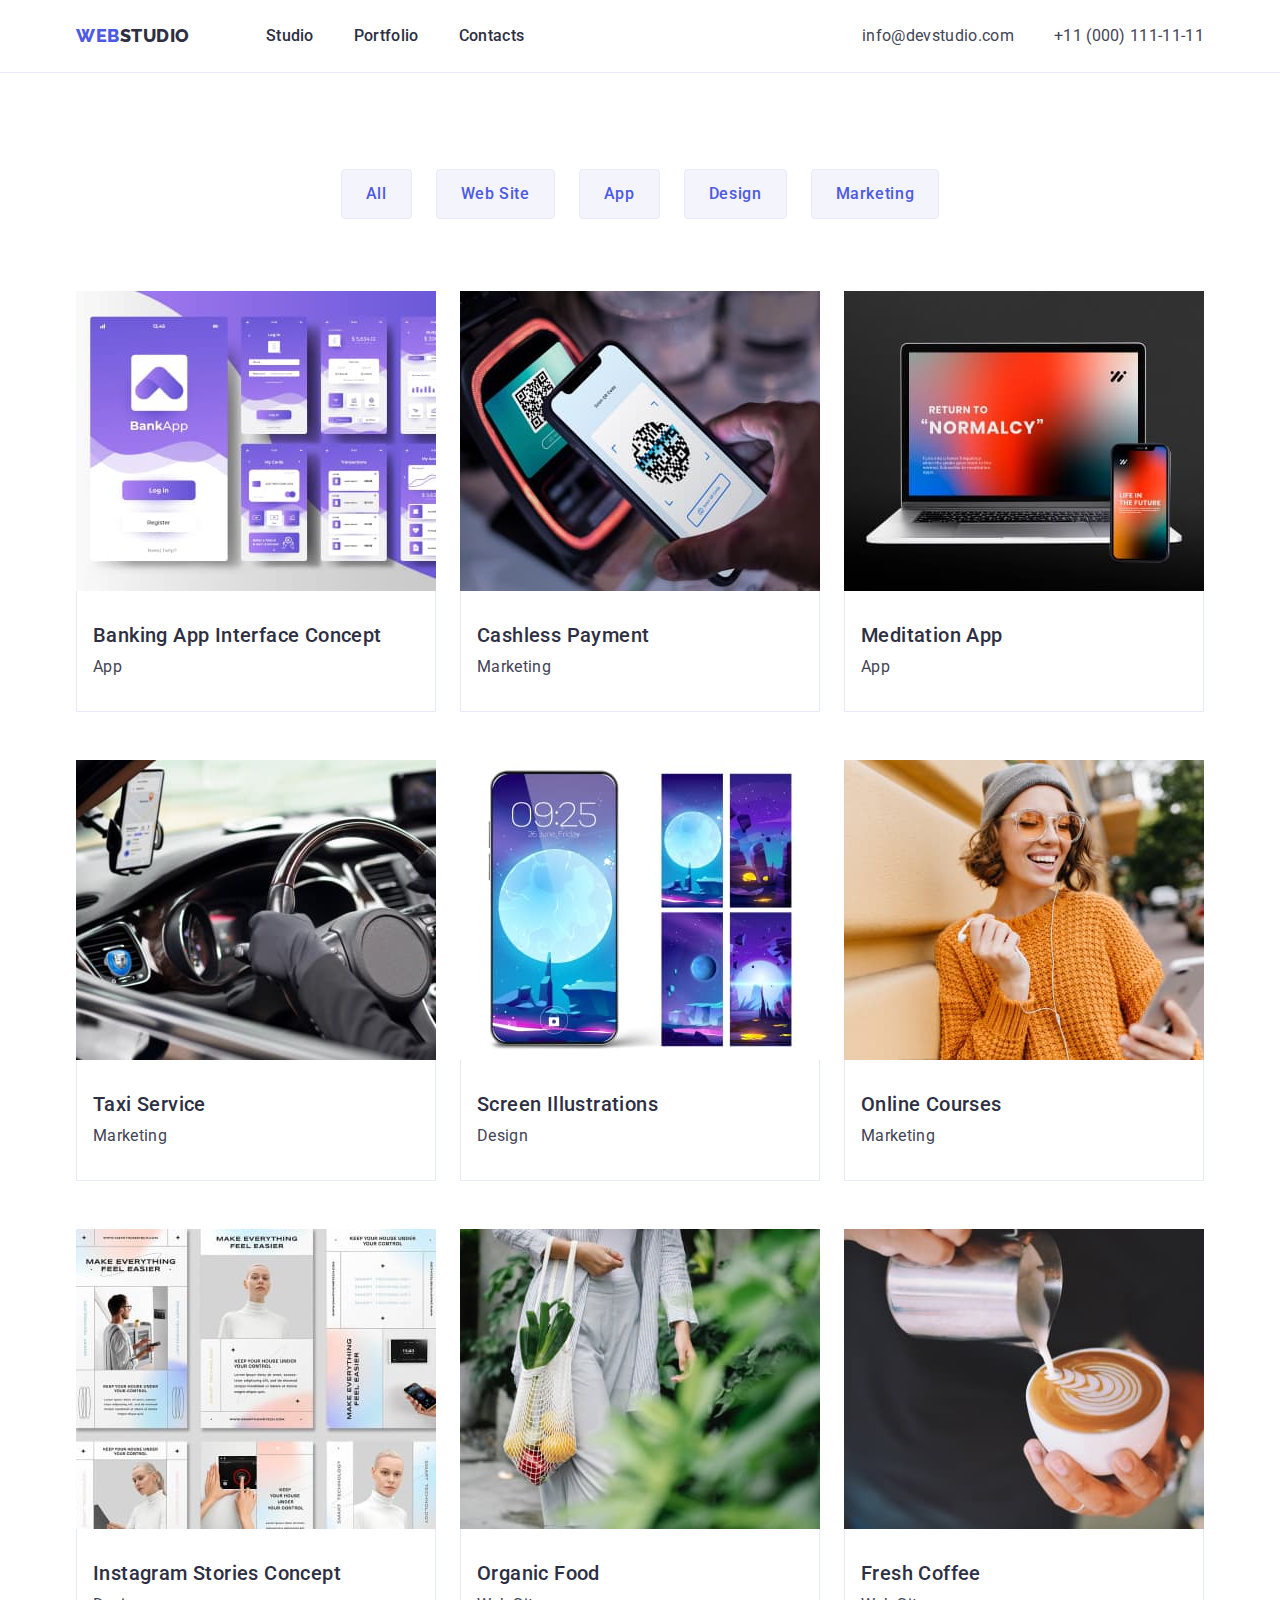
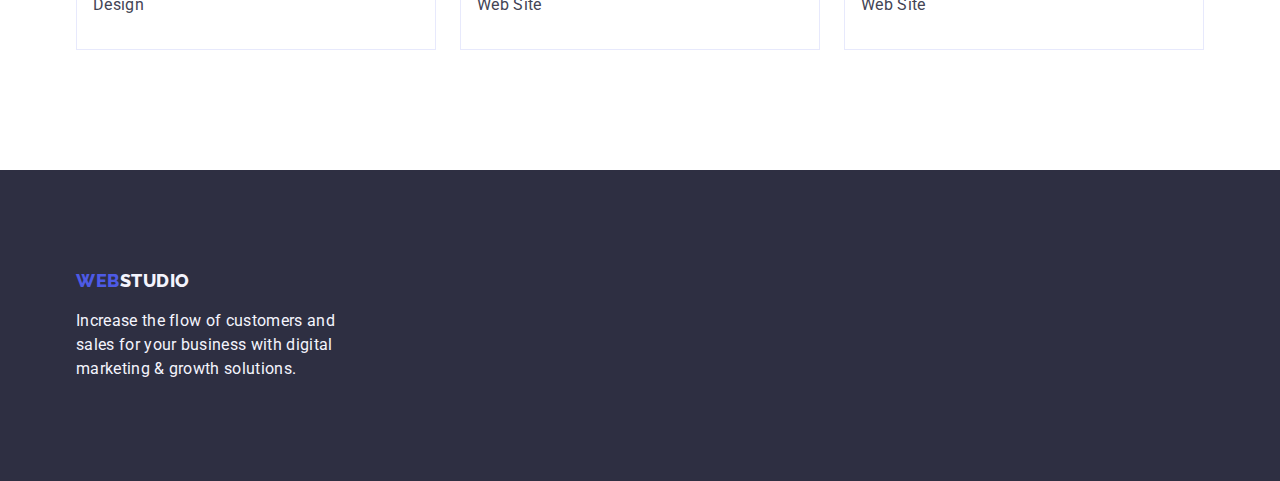
==== portfolio.html @ 9f4fe207 "Initial commit" ====
<!DOCTYPE html>
<html lang="en">
  <head>
    <meta charset="UTF-8" />
    <meta http-equiv="X-UA-Compatible" content="IE=edge" />
    <meta name="viewport" content="width=device-width, initial-scale=1.0" />

    <!-- Google fonts -->
    <link rel="preconnect" href="https://fonts.googleapis.com" />
    <link rel="preconnect" href="https://fonts.gstatic.com" crossorigin />
    <link
      href="https://fonts.googleapis.com/css2?family=Raleway:wght@800&family=Roboto:wght@400;500;700;900&display=swap"
      rel="stylesheet"
    />
    <title>Portfolio</title>

    <!-- Normalize CSS -->
    <link rel="stylesheet" href="./css/modern-normalize.min.css" />

    <!-- Custom CSS -->
    <link rel="stylesheet" href="./css/styles.css" />
  </head>

  <body>
    <header class="header">
      <div class="container">
        <nav class="navbar">
          <a class="link logo" href="./index.html">
            Web<span class="logo-span">Studio</span>
          </a>
          <ul class="list nav-list">
            <li class="item">
              <a class="link" href="./index.html">Studio</a>
            </li>
            <li class="item">
              <a class="link" href="./portfolio.html">Portfolio</a>
            </li>
            <li class="item">
              <a class="link" href="">Contacts</a>
            </li>
          </ul>
        </nav>

        <address class="contacts">
          <ul class="list contact-list">
            <li class="item">
              <a class="link" href="mailto:info@devstudio.com">
                info@devstudio.com
              </a>
            </li>
            <li class="item">
              <a class="link" href="tel:+110001111111"> +11 (000) 111-11-11 </a>
            </li>
          </ul>
        </address>
      </div>
    </header>

    <main>
      <section class="section portfolio">
        <div class="container">
          <h1 class="hero-title visually-hidden">Our Portfolio</h1>
          <ul class="list button-list">
            <li class="button-list-item">
              <button class="button" type="button">All</button>
            </li>
            <li class="button-list-item">
              <button class="button" type="button">Web Site</button>
            </li>
            <li class="button-list-item">
              <button class="button" type="button">App</button>
            </li>
            <li class="button-list-item">
              <button class="button" type="button">Design</button>
            </li>
            <li class="button-list-item">
              <button class="button" type="button">Marketing</button>
            </li>
          </ul>

          <ul class="list card-list">
            <li class="item card-item">
              <a class="link" href="">
                <img
                  class="card-img"
                  src="./images/portfolio-img-1.jpg"
                  alt="Banking App Interface"
                  width="360"
                />
                <div class="wrapper">
                  <h2 class="card-title">Banking App Interface Concept</h2>
                  <p class="text card-text">App</p>
                </div>
              </a>
            </li>
            <li class="item card-item">
              <a class="link" href="">
                <img
                  class="card-img"
                  src="./images/portfolio-img-2.jpg"
                  alt="Cashless Payment"
                  width="360"
                />
                <div class="wrapper">
                  <h2 class="card-title">Cashless Payment</h2>
                  <p class="text card-text">Marketing</p>
                </div>
              </a>
            </li>
            <li class="item card-item">
              <a class="link" href="">
                <img
                  class="card-img"
                  src="./images/portfolio-img-3.jpg"
                  alt="Meditation App"
                  width="360"
                />
                <div class="wrapper">
                  <h2 class="card-title">Meditation App</h2>
                  <p class="text card-text">App</p>
                </div>
              </a>
            </li>
            <li class="item card-item">
              <a class="link" href="">
                <img
                  class="card-img"
                  src="./images/portfolio-img-4.jpg"
                  alt="Taxi Service"
                  width="360"
                />
                <div class="wrapper">
                  <h2 class="card-title">Taxi Service</h2>
                  <p class="text card-text">Marketing</p>
                </div>
              </a>
            </li>
            <li class="item card-item">
              <a class="link" href="">
                <img
                  class="card-img"
                  src="./images/portfolio-img-5.jpg"
                  alt="Screen Illustrations"
                  width="360"
                />
                <div class="wrapper">
                  <h2 class="card-title">Screen Illustrations</h2>
                  <p class="text card-text">Design</p>
                </div>
              </a>
            </li>
            <li class="item card-item">
              <a class="link" href="">
                <img
                  class="card-img"
                  src="./images/portfolio-img-6.jpg"
                  alt="Online Courses"
                  width="360"
                />
                <div class="wrapper">
                  <h2 class="card-title">Online Courses</h2>
                  <p class="text card-text">Marketing</p>
                </div>
              </a>
            </li>
            <li class="item card-item">
              <a class="link" href="">
                <img
                  class="card-img"
                  src="./images/portfolio-img-7.jpg"
                  alt="Instagram Stories Concept"
                  width="360"
                />
                <div class="wrapper">
                  <h2 class="card-title">Instagram Stories Concept</h2>
                  <p class="text card-text">Design</p>
                </div>
              </a>
            </li>
            <li class="item card-item">
              <a class="link" href="">
                <img
                  class="card-img"
                  src="./images/portfolio-img-8.jpg"
                  alt="Organic Food"
                  width="360"
                />
                <div class="wrapper">
                  <h2 class="card-title">Organic Food</h2>
                  <p class="text card-text">Web Site</p>
                </div>
              </a>
            </li>
            <li class="item card-item">
              <a class="link card-item-link" href="">
                <img
                  class="card-img"
                  src="./images/portfolio-img-9.jpg"
                  alt="Fresh Coffee"
                  width="360"
                />
                <div class="wrapper">
                  <h2 class="card-title">Fresh Coffee</h2>
                  <p class="text card-text">Web Site</p>
                </div>
              </a>
            </li>
          </ul>
        </div>
      </section>
    </main>

    <footer class="footer navy-blue-bg">
      <div class="container">
        <a class="link logo" href="./index.html">
          Web<span class="logo-span">Studio</span>
        </a>
        <p class="text">
          Increase the flow of customers and sales for your business with
          digital marketing & growth solutions.
        </p>
      </div>
    </footer>
  </body>
</html>
---- css/styles.css ----
:root {
  /* ===== Colors ===== */
  --iris-color: #4d5ae5;
  --ocean-color: #404bbf;
  --navy-blue-color: #2e2f42;
  --green-color: #31d0aa;
  --slate-color: #434455;
  --light-slate-color: #8e8f99;
  --cornflower-color: #e7e9fc;
  --cloud-color: #f4f4fd;
  --navy-blue-modal-color: #2e2f42;
  --grey-color: #2e2f42;
  --white-color: #ffffff;
  --dairy-color: #fcfcfc;
}

body {
  font-family: "Roboto", sans-serif;
  color: var(--slate-color);
  background-color: var(--white-color);
}

h1,
h2,
h3,
p,
a {
  margin: 0;
  padding: 0;
}

ul {
  margin: 0;
  padding: 0;
  list-style: none;
}

a {
  text-decoration: none;
}

img {
  display: block;
  max-width: 100%;
}

/* ===== Reusable CSS =====  */

.container {
  max-width: 1158px;
  margin: 0 auto;
  padding-left: 15px;
  padding-right: 15px;
}

.section {
  padding-top: 120px;
  padding-bottom: 120px;
}

.button {
  font-family: "Roboto", sans-serif;
  font-weight: 500;
  font-size: 16px;
  line-height: 1.5;
  letter-spacing: 0.04em;
}

.hero-title {
  font-weight: 700;
  font-size: 56px;
  line-height: 1.07;
  letter-spacing: 0.02em;
  color: var(--white-color);
  text-align: center;
  margin-bottom: 48px;
}

.section-title {
  font-weight: 700;
  font-size: 36px;
  line-height: 1.11;
  letter-spacing: 0.02em;
  text-align: center;
  color: var(--navy-blue-color);
  text-transform: capitalize;
  margin-bottom: 72px;
}

.card-title {
  font-weight: 500;
  font-size: 20px;
  line-height: 1.2;
  letter-spacing: 0.02em;
  color: var(--navy-blue-color);
  text-transform: capitalize;
  margin-bottom: 8px;
}

.text {
  font-size: 16px;
  line-height: 1.5;
  letter-spacing: 0.02em;
}

.card-list {
  display: flex;
  justify-content: center;
  gap: 24px;
}

/* ===== HEADER ===== */

.header {
  border-bottom: 1px solid var(--cornflower-color);
}

.header .container {
  display: flex;
  align-items: center;
}

.header a {
  display: inline-block;
  padding: 24px 0;
}

.navbar {
  display: flex;
  align-items: center;
}

.nav-list {
  display: flex;
  gap: 40px;
}

.contact-list {
  display: flex;
  gap: 40px;
}

.logo {
  font-family: "Raleway", sans-serif;
  font-weight: 800;
  font-size: 18px;
  line-height: 1.27;
  letter-spacing: 0.03em;
  text-transform: uppercase;
  color: var(--iris-color);
  margin-right: 76px;
}

.header .logo-span {
  color: var(--navy-blue-color);
}

.nav-list .link {
  font-weight: 500;
  font-size: 16px;
  line-height: 1.5;
  letter-spacing: 0.02em;
  color: var(--navy-blue-color);
}

.contacts {
  font-style: normal;
  margin-left: auto;
}

.contact-list .link {
  font-size: 16px;
  line-height: 1.5;
  letter-spacing: 0.02em;
  color: var(--slate-color);
}

.nav-list .link:is(:hover, :focus),
.contact-list .link:is(:hover, :focus) {
  color: var(--ocean-color);
}

/* ===== MAIN ===== */

.navy-blue-bg {
  background-color: var(--navy-blue-color);
}

.hero {
  padding: 188px 0;
}

.hero .container {
  text-align: center;
}

.hero-title {
  font-weight: 700;
  font-size: 56px;
  line-height: 1.07;
  letter-spacing: 0.02em;
  /* text-align: center; */

  color: var(--white-color);
  max-width: 496px;
  margin: 0 auto;
  margin-bottom: 48px;
}

.hero-btn {
  color: var(--white-color);
  background-color: var(--iris-color);
  cursor: pointer;
  border: none;
  border-radius: 4px;
  min-width: 169px;
  height: 56px;

  display: block;
  margin: 0 auto;
}

.hero-btn:is(:hover, :focus) {
  background-color: var(--ocean-color);
}

/* ===== Advantages section ===== */

.visually-hidden {
  position: absolute;
  width: 1px;
  height: 1px;
  margin: -1px;
  border: 0;
  padding: 0;
  white-space: nowrap;
  clip-path: inset(100%);
  clip: rect(0 0 0 0);
  overflow: hidden;
}

.features-list .item {
  flex-basis: calc((100% - 3 * 24px) / 4);
}

/* ===== What we are doing section ===== */

.projects {
  padding-top: 60px;
}

.projects-list {
  display: flex;
  gap: 24px;
}

.projects-list .item {
  flex-basis: calc((100% - 2 * 24px) / 3);
}

.projects .text {
  color: var(--slate-color);
}

/* ===== Our Team section ===== */

.cloud-bg {
  background-color: var(--cloud-color);
}

.white-bg {
  background-color: var(--white-color);
}

.our-team-list .item {
  border-radius: 0 0 4px 4px;
  flex-basis: calc((100% - 3 * 24px) / 4);
}

.our-team-list .wrapper {
  padding: 32px 16px;
}

.our-team-list .item-title {
  text-align: center;
}

.our-team-list .text {
  text-align: center;
}

/* ===== FOOTER ===== */

.footer {
  padding: 100px 0;
}

.footer .logo {
  display: inline-block;
  margin-bottom: 16px;
}

.footer .logo-span {
  color: var(--cloud-color);
}

.footer .text {
  color: var(--cloud-color);
  max-width: 264px;
}

/* ===== PORTFOLIO Page ===== */

.button-list {
  display: flex;
  justify-content: center;
  gap: 24px;
  margin-bottom: 72px;
}

.button-list-item {
  border: none;
}

.portfolio {
  padding-top: 96px;
}

.portfolio .list .button {
  color: var(--iris-color);
  background-color: var(--cloud-color);
  padding: 12px 24px;
  border: 1px solid var(--cornflower-color);
  border-radius: 4px;
  cursor: pointer;
}

.portfolio .list .button:is(:hover, :focus) {
  color: var(--white-color);
  background-color: var(--ocean-color);
  border: 1px solid transparent;
}

.portfolio .card-list {
  flex-wrap: wrap;
  row-gap: 48px;
}

.portfolio .wrapper {
  padding: 32px 16px;
  border: 1px solid var(--cornflower-color);
  border-top: none;
}

.portfolio .card-item {
  flex-basis: calc((100% - 48px) / 3);
}

.portfolio .card-text {
  color: var(--slate-color);
}
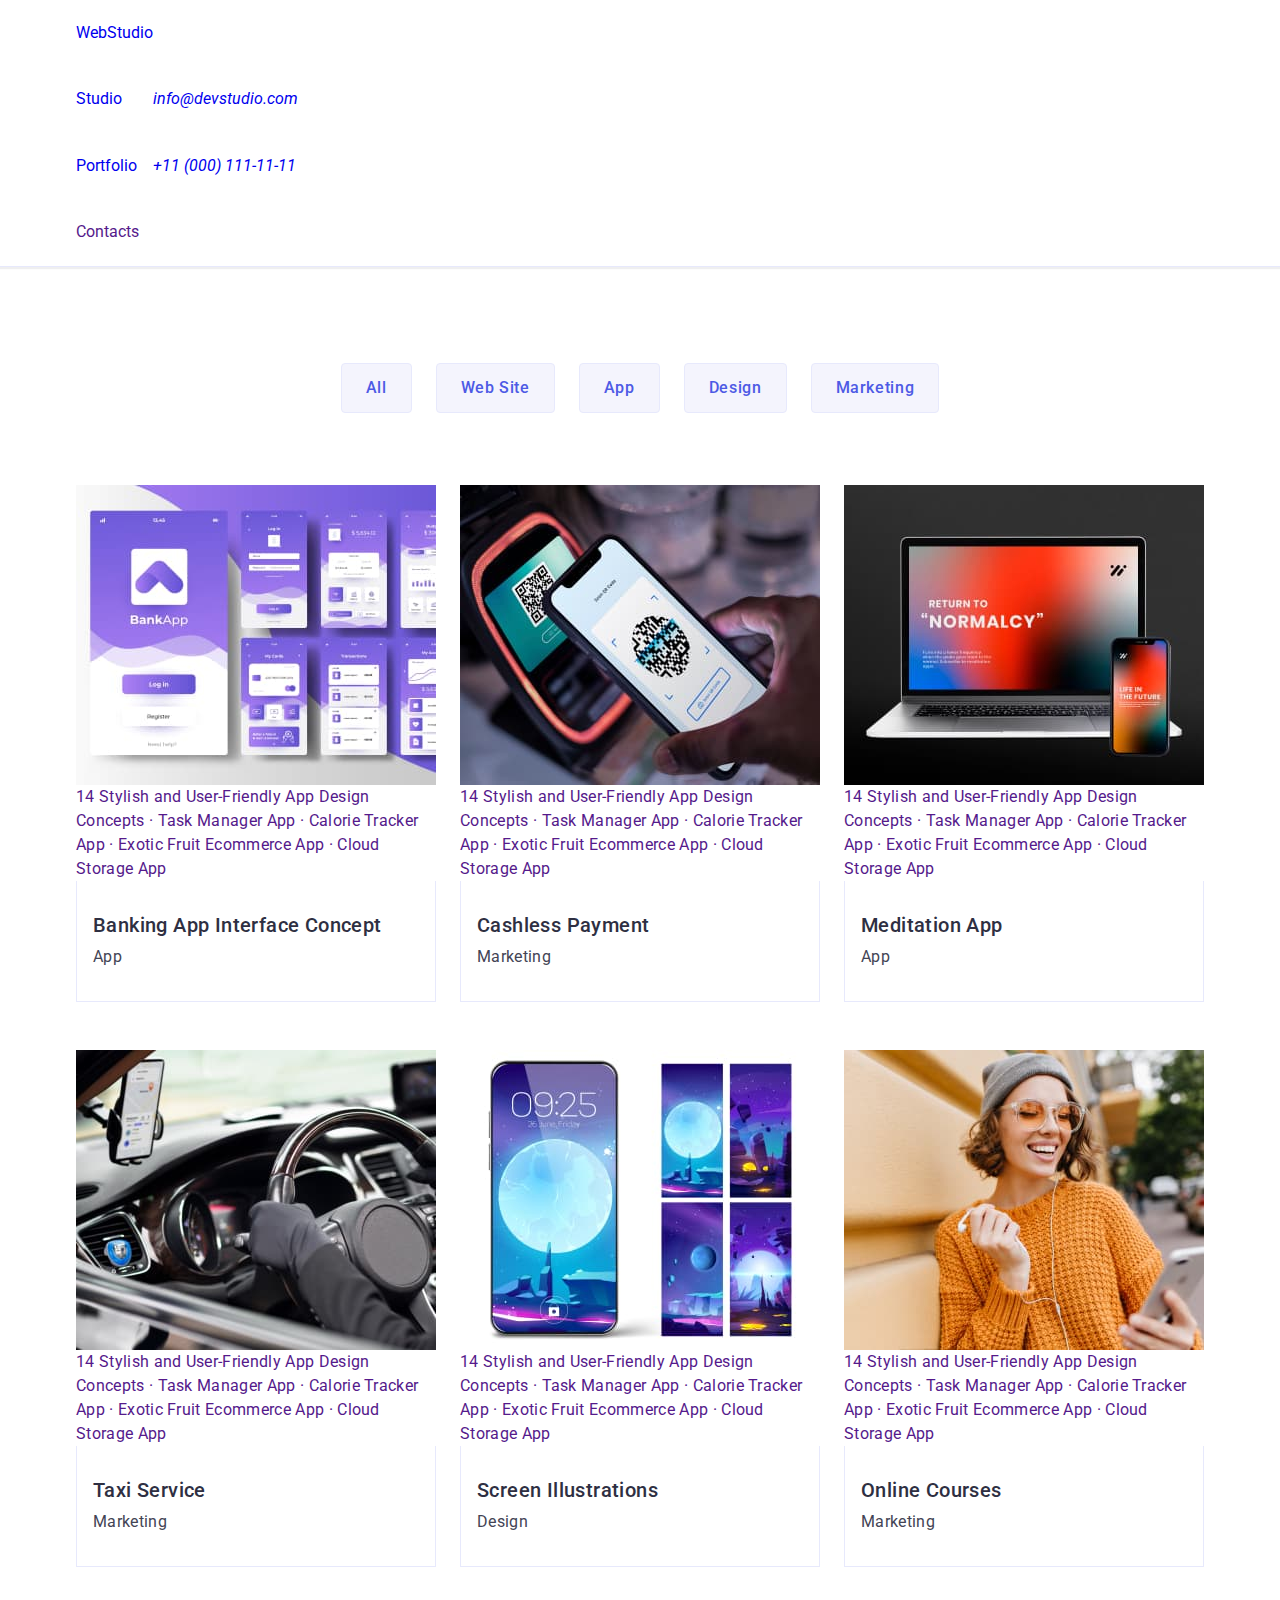
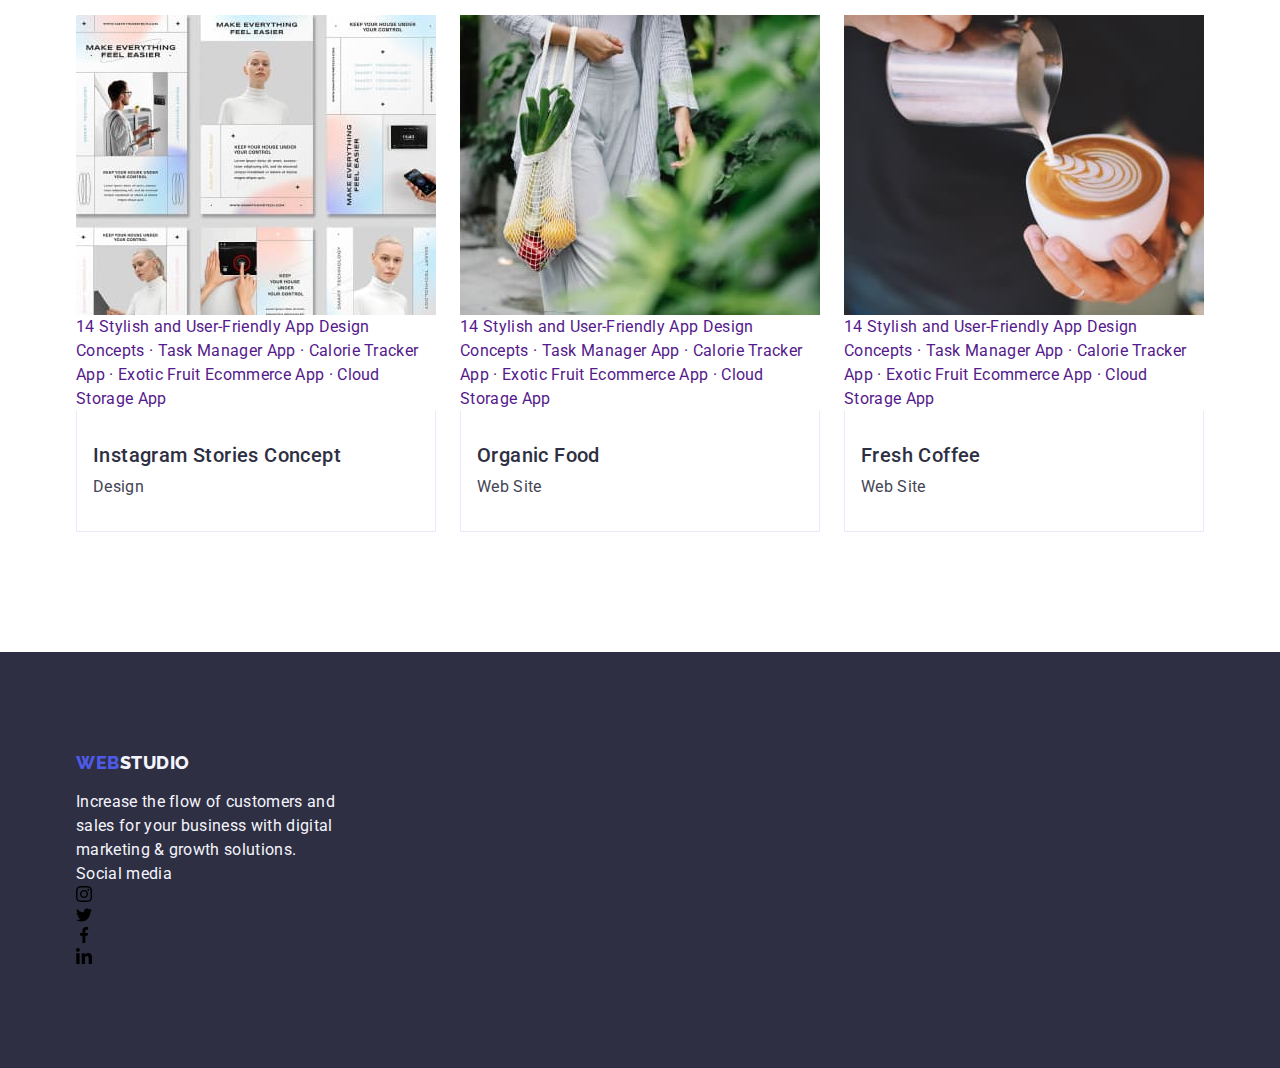
==== commit 5bd13122: "Update portfolio.html" ====
--- a/portfolio.html
+++ b/portfolio.html
@@ -24,32 +24,39 @@
   <body>
     <header class="header">
       <div class="container">
-        <nav class="navbar">
-          <a class="link logo" href="./index.html">
-            Web<span class="logo-span">Studio</span>
+        <nav class="header-nav">
+          <a class="link header-logo" href="./index.html">
+            Web<span class="span">Studio</span>
           </a>
-          <ul class="list nav-list">
-            <li class="item">
-              <a class="link" href="./index.html">Studio</a>
-            </li>
-            <li class="item">
-              <a class="link" href="./portfolio.html">Portfolio</a>
-            </li>
-            <li class="item">
-              <a class="link" href="">Contacts</a>
+          <ul class="header-nav-list list">
+            <li class="header-nav-item item">
+              <a class="header-nav-link" href="./index.html">Studio</a>
+            </li>
+            <li class="header-nav-item item">
+              <a class="header-nav-link current" href="./portfolio.html"
+                >Portfolio</a
+              >
+            </li>
+            <li class="header-nav-item item">
+              <a class="header-nav-link" href="">Contacts</a>
             </li>
           </ul>
         </nav>
 
-        <address class="contacts">
-          <ul class="list contact-list">
-            <li class="item">
-              <a class="link" href="mailto:info@devstudio.com">
+        <address class="header-contacts">
+          <ul class="header-contacts-list list">
+            <li class="header-contacts-item item">
+              <a
+                class="header-contacts-link link"
+                href="mailto:info@devstudio.com"
+              >
                 info@devstudio.com
               </a>
             </li>
-            <li class="item">
-              <a class="link" href="tel:+110001111111"> +11 (000) 111-11-11 </a>
+            <li class="header-contacts-item item">
+              <a class="header-contacts-link link" href="tel:+110001111111">
+                +11 (000) 111-11-11
+              </a>
             </li>
           </ul>
         </address>
@@ -81,12 +88,21 @@
           <ul class="list card-list">
             <li class="item card-item">
               <a class="link" href="">
-                <img
-                  class="card-img"
-                  src="./images/portfolio-img-1.jpg"
-                  alt="Banking App Interface"
-                  width="360"
-                />
+                <div class="overlay-box">
+                  <img
+                    class="card-img"
+                    src="./images/portfolio-img-1.jpg"
+                    alt="Banking App Interface"
+                    width="360"
+                  />
+                  <div class="overlay">
+                    <div class="text">
+                      14 Stylish and User-Friendly App Design Concepts · Task
+                      Manager App · Calorie Tracker App · Exotic Fruit Ecommerce
+                      App · Cloud Storage App
+                    </div>
+                  </div>
+                </div>
                 <div class="wrapper">
                   <h2 class="card-title">Banking App Interface Concept</h2>
                   <p class="text card-text">App</p>
@@ -95,12 +111,21 @@
             </li>
             <li class="item card-item">
               <a class="link" href="">
-                <img
-                  class="card-img"
-                  src="./images/portfolio-img-2.jpg"
-                  alt="Cashless Payment"
-                  width="360"
-                />
+                <div class="overlay-box">
+                  <img
+                    class="card-img"
+                    src="./images/portfolio-img-2.jpg"
+                    alt="Cashless Payment"
+                    width="360"
+                  />
+                  <div class="overlay">
+                    <div class="text">
+                      14 Stylish and User-Friendly App Design Concepts · Task
+                      Manager App · Calorie Tracker App · Exotic Fruit Ecommerce
+                      App · Cloud Storage App
+                    </div>
+                  </div>
+                </div>
                 <div class="wrapper">
                   <h2 class="card-title">Cashless Payment</h2>
                   <p class="text card-text">Marketing</p>
@@ -109,12 +134,21 @@
             </li>
             <li class="item card-item">
               <a class="link" href="">
-                <img
-                  class="card-img"
-                  src="./images/portfolio-img-3.jpg"
-                  alt="Meditation App"
-                  width="360"
-                />
+                <div class="overlay-box">
+                  <img
+                    class="card-img"
+                    src="./images/portfolio-img-3.jpg"
+                    alt="Meditation App"
+                    width="360"
+                  />
+                  <div class="overlay">
+                    <div class="text">
+                      14 Stylish and User-Friendly App Design Concepts · Task
+                      Manager App · Calorie Tracker App · Exotic Fruit Ecommerce
+                      App · Cloud Storage App
+                    </div>
+                  </div>
+                </div>
                 <div class="wrapper">
                   <h2 class="card-title">Meditation App</h2>
                   <p class="text card-text">App</p>
@@ -123,12 +157,21 @@
             </li>
             <li class="item card-item">
               <a class="link" href="">
-                <img
-                  class="card-img"
-                  src="./images/portfolio-img-4.jpg"
-                  alt="Taxi Service"
-                  width="360"
-                />
+                <div class="overlay-box">
+                  <img
+                    class="card-img"
+                    src="./images/portfolio-img-4.jpg"
+                    alt="Taxi Service"
+                    width="360"
+                  />
+                  <div class="overlay">
+                    <div class="text">
+                      14 Stylish and User-Friendly App Design Concepts · Task
+                      Manager App · Calorie Tracker App · Exotic Fruit Ecommerce
+                      App · Cloud Storage App
+                    </div>
+                  </div>
+                </div>
                 <div class="wrapper">
                   <h2 class="card-title">Taxi Service</h2>
                   <p class="text card-text">Marketing</p>
@@ -137,12 +180,21 @@
             </li>
             <li class="item card-item">
               <a class="link" href="">
-                <img
-                  class="card-img"
-                  src="./images/portfolio-img-5.jpg"
-                  alt="Screen Illustrations"
-                  width="360"
-                />
+                <div class="overlay-box">
+                  <img
+                    class="card-img"
+                    src="./images/portfolio-img-5.jpg"
+                    alt="Screen Illustrations"
+                    width="360"
+                  />
+                  <div class="overlay">
+                    <div class="text">
+                      14 Stylish and User-Friendly App Design Concepts · Task
+                      Manager App · Calorie Tracker App · Exotic Fruit Ecommerce
+                      App · Cloud Storage App
+                    </div>
+                  </div>
+                </div>
                 <div class="wrapper">
                   <h2 class="card-title">Screen Illustrations</h2>
                   <p class="text card-text">Design</p>
@@ -151,12 +203,21 @@
             </li>
             <li class="item card-item">
               <a class="link" href="">
-                <img
-                  class="card-img"
-                  src="./images/portfolio-img-6.jpg"
-                  alt="Online Courses"
-                  width="360"
-                />
+                <div class="overlay-box">
+                  <img
+                    class="card-img"
+                    src="./images/portfolio-img-6.jpg"
+                    alt="Online Courses"
+                    width="360"
+                  />
+                  <div class="overlay">
+                    <div class="text">
+                      14 Stylish and User-Friendly App Design Concepts · Task
+                      Manager App · Calorie Tracker App · Exotic Fruit Ecommerce
+                      App · Cloud Storage App
+                    </div>
+                  </div>
+                </div>
                 <div class="wrapper">
                   <h2 class="card-title">Online Courses</h2>
                   <p class="text card-text">Marketing</p>
@@ -165,12 +226,21 @@
             </li>
             <li class="item card-item">
               <a class="link" href="">
-                <img
-                  class="card-img"
-                  src="./images/portfolio-img-7.jpg"
-                  alt="Instagram Stories Concept"
-                  width="360"
-                />
+                <div class="overlay-box">
+                  <img
+                    class="card-img"
+                    src="./images/portfolio-img-7.jpg"
+                    alt="Instagram Stories Concept"
+                    width="360"
+                  />
+                  <div class="overlay">
+                    <div class="text">
+                      14 Stylish and User-Friendly App Design Concepts · Task
+                      Manager App · Calorie Tracker App · Exotic Fruit Ecommerce
+                      App · Cloud Storage App
+                    </div>
+                  </div>
+                </div>
                 <div class="wrapper">
                   <h2 class="card-title">Instagram Stories Concept</h2>
                   <p class="text card-text">Design</p>
@@ -179,12 +249,21 @@
             </li>
             <li class="item card-item">
               <a class="link" href="">
-                <img
-                  class="card-img"
-                  src="./images/portfolio-img-8.jpg"
-                  alt="Organic Food"
-                  width="360"
-                />
+                <div class="overlay-box">
+                  <img
+                    class="card-img"
+                    src="./images/portfolio-img-8.jpg"
+                    alt="Organic Food"
+                    width="360"
+                  />
+                  <div class="overlay">
+                    <div class="text">
+                      14 Stylish and User-Friendly App Design Concepts · Task
+                      Manager App · Calorie Tracker App · Exotic Fruit Ecommerce
+                      App · Cloud Storage App
+                    </div>
+                  </div>
+                </div>
                 <div class="wrapper">
                   <h2 class="card-title">Organic Food</h2>
                   <p class="text card-text">Web Site</p>
@@ -193,12 +272,21 @@
             </li>
             <li class="item card-item">
               <a class="link card-item-link" href="">
-                <img
-                  class="card-img"
-                  src="./images/portfolio-img-9.jpg"
-                  alt="Fresh Coffee"
-                  width="360"
-                />
+                <div class="overlay-box">
+                  <img
+                    class="card-img"
+                    src="./images/portfolio-img-9.jpg"
+                    alt="Fresh Coffee"
+                    width="360"
+                  />
+                  <div class="overlay">
+                    <div class="text">
+                      14 Stylish and User-Friendly App Design Concepts · Task
+                      Manager App · Calorie Tracker App · Exotic Fruit Ecommerce
+                      App · Cloud Storage App
+                    </div>
+                  </div>
+                </div>
                 <div class="wrapper">
                   <h2 class="card-title">Fresh Coffee</h2>
                   <p class="text card-text">Web Site</p>
@@ -212,13 +300,48 @@
 
     <footer class="footer navy-blue-bg">
       <div class="container">
-        <a class="link logo" href="./index.html">
-          Web<span class="logo-span">Studio</span>
-        </a>
-        <p class="text">
-          Increase the flow of customers and sales for your business with
-          digital marketing & growth solutions.
-        </p>
+        <div class="footer-left-col">
+          <a class="link logo" href="./index.html">
+            Web<span class="logo-span">Studio</span>
+          </a>
+          <p class="text">
+            Increase the flow of customers and sales for your business with
+            digital marketing & growth solutions.
+          </p>
+        </div>
+        <div class="footer-right-col">
+          <p class="text">Social media</p>
+          <ul class="social-media-list">
+            <li class="social-media-item">
+              <a href="#" class="social-media-link">
+                <svg class="social-media-icon" width="16" height="16">
+                  <use href="./images/symbol-defs.svg#icon-instagram"></use>
+                </svg>
+              </a>
+            </li>
+            <li class="social-media-item">
+              <a href="#" class="social-media-link">
+                <svg class="social-media-icon" width="16" height="16">
+                  <use href="./images/symbol-defs.svg#icon-twitter"></use>
+                </svg>
+              </a>
+            </li>
+            <li class="social-media-item">
+              <a href="#" class="social-media-link">
+                <svg class="social-media-icon" width="16" height="16">
+                  <use href="./images/symbol-defs.svg#icon-facebook"></use>
+                </svg>
+              </a>
+            </li>
+            <li class="social-media-item">
+              <a href="#" class="social-media-link">
+                <svg class="social-media-icon" width="16" height="16">
+                  <use href="./images/symbol-defs.svg#icon-linkedin"></use>
+                </svg>
+              </a>
+            </li>
+          </ul>
+        </div>
       </div>
     </footer>
   </body>
--- a/css/styles.css
+++ b/css/styles.css
@@ -113,6 +113,9 @@
 
 .header {
   border-bottom: 1px solid var(--cornflower-color);
+  box-shadow: 0px 1px 6px 0px #2e2f4214;
+  box-shadow: 0px 1px 1px 0px #2e2f4229;
+  box-shadow: 0px 2px 1px 0px #2e2f4214;
 }
 
 .header .container {
@@ -187,7 +190,15 @@
 }
 
 .hero {
+  max-width: 1440px;
+  margin: 0 auto;
   padding: 188px 0;
+  background: linear-gradient(
+      to left,
+      rgba(46, 47, 66, 0.7),
+      rgba(46, 47, 66, 0.7)
+    ),
+    url("../images/hero-bg-min.png") no-repeat center;
 }
 
 .hero .container {
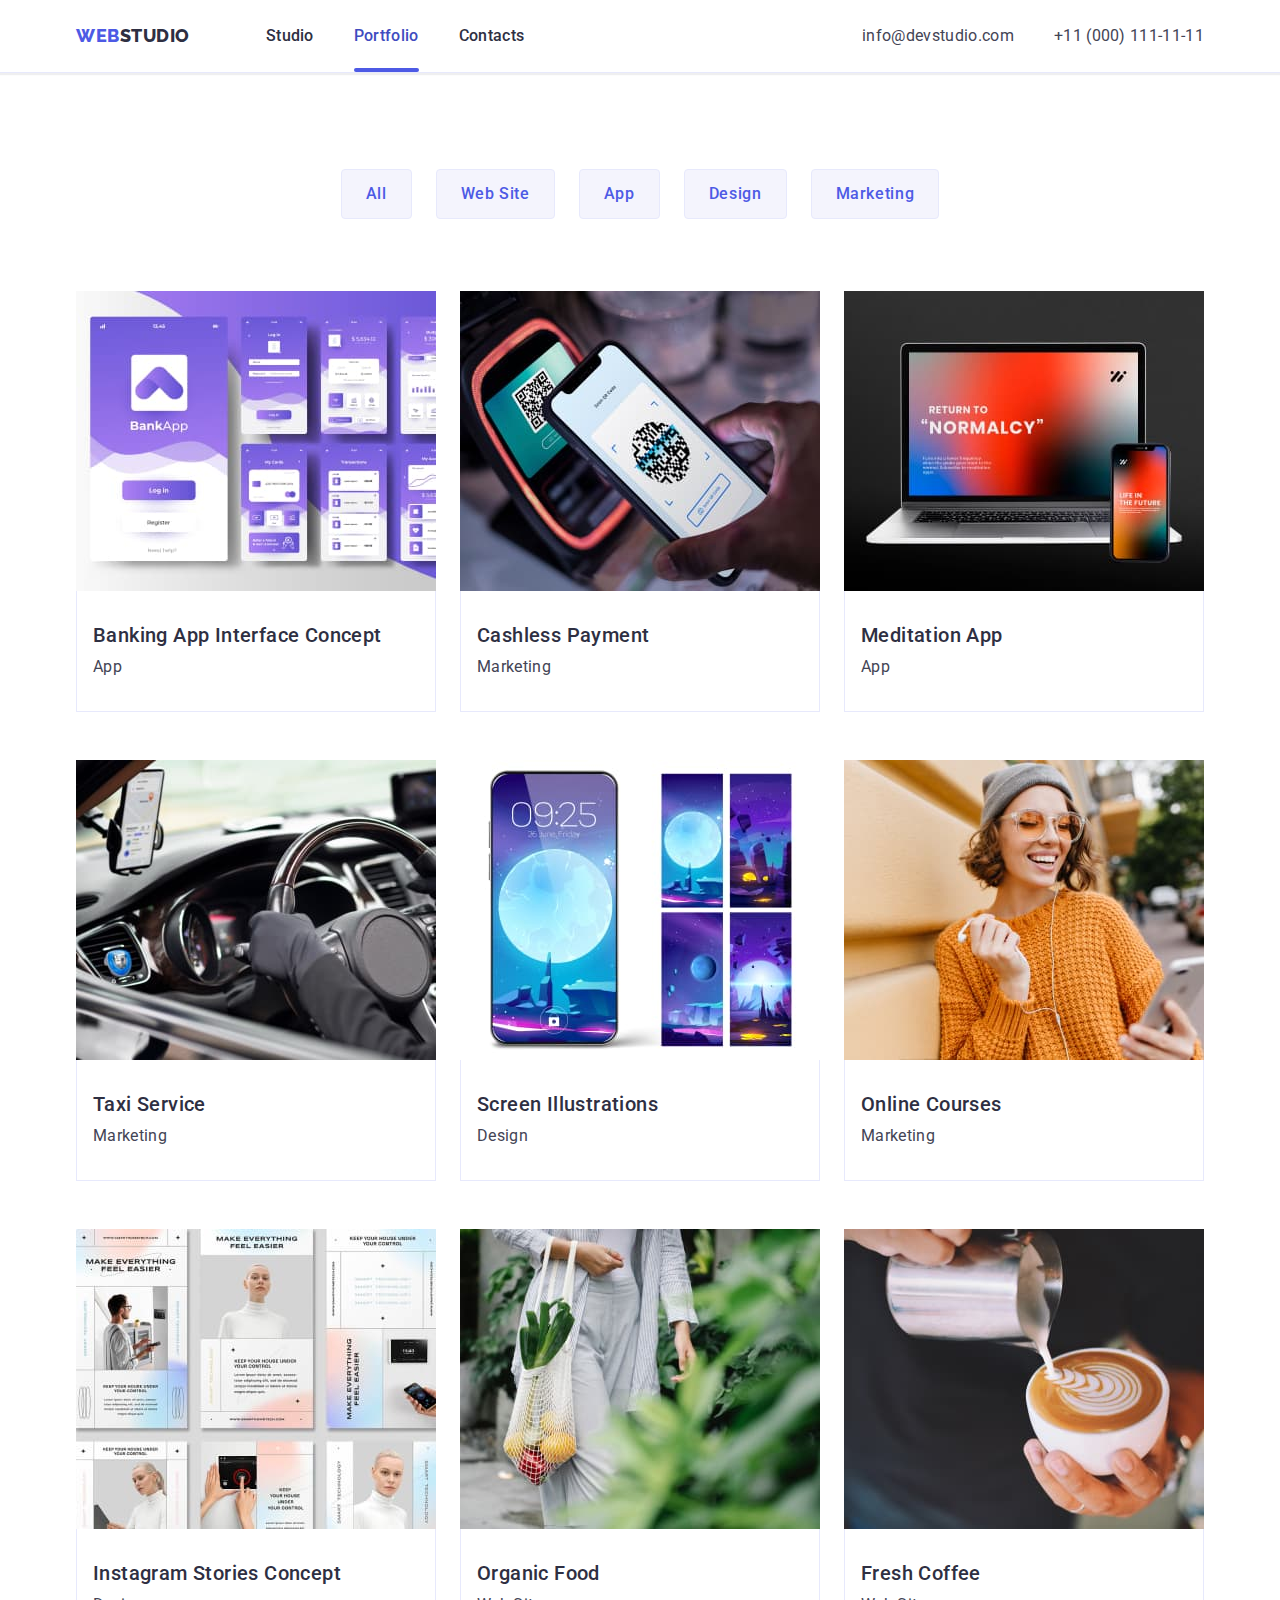
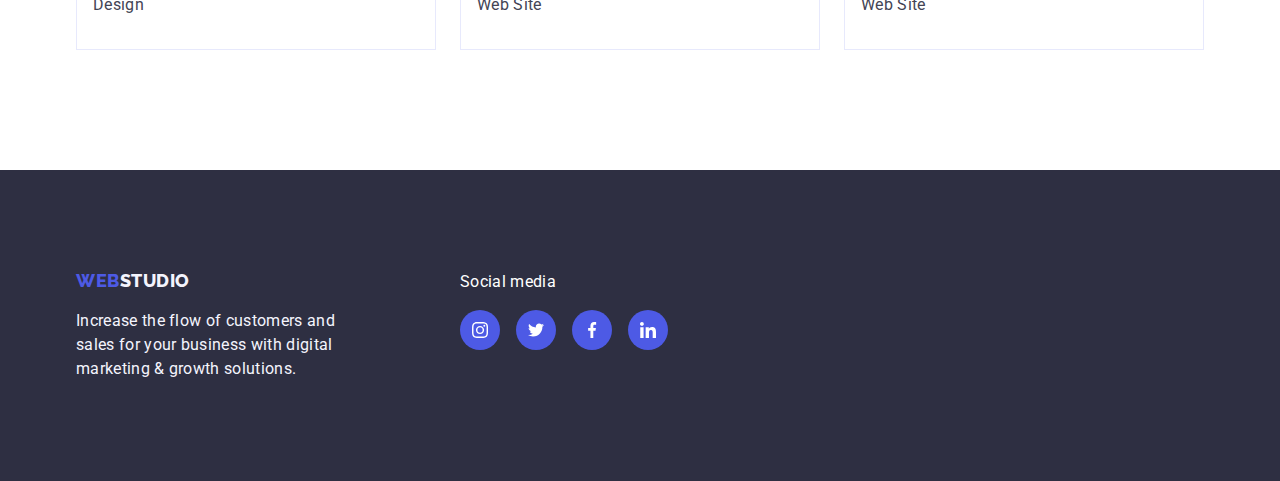
==== commit 7df58813: "Update portfolio.html" ====
--- a/portfolio.html
+++ b/portfolio.html
@@ -25,7 +25,7 @@
     <header class="header">
       <div class="container">
         <nav class="header-nav">
-          <a class="link header-logo" href="./index.html">
+          <a class="logo link" href="./index.html">
             Web<span class="span">Studio</span>
           </a>
           <ul class="header-nav-list list">
@@ -301,8 +301,8 @@
     <footer class="footer navy-blue-bg">
       <div class="container">
         <div class="footer-left-col">
-          <a class="link logo" href="./index.html">
-            Web<span class="logo-span">Studio</span>
+          <a class="logo link" href="./index.html">
+            Web<span class="span">Studio</span>
           </a>
           <p class="text">
             Increase the flow of customers and sales for your business with
--- a/css/styles.css
+++ b/css/styles.css
@@ -12,6 +12,9 @@
   --grey-color: #2e2f42;
   --white-color: #ffffff;
   --dairy-color: #fcfcfc;
+
+  /* ===== Transitions ===== */
+  --tran-250: 250ms cubic-bezier(0.4, 0, 0.2, 1);
 }
 
 body {
@@ -24,7 +27,8 @@
 h2,
 h3,
 p,
-a {
+a,
+button {
   margin: 0;
   padding: 0;
 }
@@ -37,6 +41,7 @@
 
 a {
   text-decoration: none;
+  color: var(--white-color);
 }
 
 img {
@@ -47,8 +52,8 @@
 /* ===== Reusable CSS =====  */
 
 .container {
+  margin: 0 auto;
   max-width: 1158px;
-  margin: 0 auto;
   padding-left: 15px;
   padding-right: 15px;
 }
@@ -59,42 +64,45 @@
 }
 
 .button {
+  font-size: 16px;
+  line-height: 1.5;
   font-family: "Roboto", sans-serif;
   font-weight: 500;
-  font-size: 16px;
-  line-height: 1.5;
   letter-spacing: 0.04em;
 }
 
 .hero-title {
-  font-weight: 700;
+  margin: 0 auto;
+  margin-bottom: 48px;
+  max-width: 496px;
+
   font-size: 56px;
   line-height: 1.07;
+  font-weight: 700;
   letter-spacing: 0.02em;
+  text-align: center;
   color: var(--white-color);
-  text-align: center;
-  margin-bottom: 48px;
 }
 
 .section-title {
-  font-weight: 700;
+  margin-bottom: 72px;
   font-size: 36px;
   line-height: 1.11;
+  font-weight: 700;
   letter-spacing: 0.02em;
   text-align: center;
+  text-transform: capitalize;
   color: var(--navy-blue-color);
-  text-transform: capitalize;
-  margin-bottom: 72px;
 }
 
 .card-title {
-  font-weight: 500;
+  margin-bottom: 8px;
   font-size: 20px;
   line-height: 1.2;
+  font-weight: 500;
   letter-spacing: 0.02em;
+  text-transform: capitalize;
   color: var(--navy-blue-color);
-  text-transform: capitalize;
-  margin-bottom: 8px;
 }
 
 .text {
@@ -128,17 +136,12 @@
   padding: 24px 0;
 }
 
-.navbar {
+.header-nav {
   display: flex;
   align-items: center;
 }
 
-.nav-list {
-  display: flex;
-  gap: 40px;
-}
-
-.contact-list {
+.header-nav-list {
   display: flex;
   gap: 40px;
 }
@@ -154,11 +157,13 @@
   margin-right: 76px;
 }
 
-.header .logo-span {
+.header .logo .span {
   color: var(--navy-blue-color);
 }
 
-.nav-list .link {
+.header-nav-link {
+  position: relative;
+  transition: color var(--tran-250);
   font-weight: 500;
   font-size: 16px;
   line-height: 1.5;
@@ -166,20 +171,43 @@
   color: var(--navy-blue-color);
 }
 
-.contacts {
+.header-nav-link.current {
+  color: var(--ocean-color);
+}
+
+.header-nav-link.current::after,
+.header-nav-link:is(:hover, :focus)::after {
+  content: "";
+  position: absolute;
+  display: block;
+  bottom: 0;
+  border-radius: 2px;
+  width: 100%;
+  height: 4px;
+  background-color: var(--iris-color);
+  color: var(--ocean-color);
+}
+
+.header-contacts {
   font-style: normal;
   margin-left: auto;
 }
 
-.contact-list .link {
+.header-contacts-list {
+  display: flex;
+  gap: 40px;
+}
+
+.header-contacts-link {
+  transition: color var(--tran-250);
   font-size: 16px;
   line-height: 1.5;
   letter-spacing: 0.02em;
   color: var(--slate-color);
 }
 
-.nav-list .link:is(:hover, :focus),
-.contact-list .link:is(:hover, :focus) {
+.header-nav-link:is(:hover, :focus),
+.header-contacts-link:is(:hover, :focus) {
   color: var(--ocean-color);
 }
 
@@ -205,30 +233,17 @@
   text-align: center;
 }
 
-.hero-title {
-  font-weight: 700;
-  font-size: 56px;
-  line-height: 1.07;
-  letter-spacing: 0.02em;
-  /* text-align: center; */
-
-  color: var(--white-color);
-  max-width: 496px;
+.hero-btn {
+  display: block;
+  transition: background-color var(--tran-250);
   margin: 0 auto;
-  margin-bottom: 48px;
-}
-
-.hero-btn {
-  color: var(--white-color);
-  background-color: var(--iris-color);
-  cursor: pointer;
   border: none;
   border-radius: 4px;
   min-width: 169px;
   height: 56px;
-
-  display: block;
-  margin: 0 auto;
+  background-color: var(--iris-color);
+  cursor: pointer;
+  color: var(--white-color);
 }
 
 .hero-btn:is(:hover, :focus) {
@@ -250,8 +265,16 @@
   overflow: hidden;
 }
 
-.features-list .item {
+.features-list-item {
   flex-basis: calc((100% - 3 * 24px) / 4);
+}
+
+.features-list .wrapper {
+  display: flex;
+  justify-content: center;
+  margin-bottom: 8px;
+  padding: 24px 100px;
+  background-color: var(--cloud-color);
 }
 
 /* ===== What we are doing section ===== */
@@ -265,7 +288,7 @@
   gap: 24px;
 }
 
-.projects-list .item {
+.projects-list-item {
   flex-basis: calc((100% - 2 * 24px) / 3);
 }
 
@@ -283,9 +306,15 @@
   background-color: var(--white-color);
 }
 
-.our-team-list .item {
+.our-team-list .card-item {
+  flex-basis: calc((100% - 3 * 24px) / 4);
+  box-shadow: 0px 1px 6px rgba(46, 47, 66, 0.08),
+    0px 1px 1px rgba(46, 47, 66, 0.16), 0px 2px 1px rgba(46, 47, 66, 0.08);
   border-radius: 0 0 4px 4px;
-  flex-basis: calc((100% - 3 * 24px) / 4);
+}
+
+.our-team-list .social-media-link:is(:hover, :focus) {
+  background-color: var(--ocean-color);
 }
 
 .our-team-list .wrapper {
@@ -298,12 +327,81 @@
 
 .our-team-list .text {
   text-align: center;
+  margin-bottom: 8px;
+}
+
+.social-media-list {
+  display: flex;
+  justify-content: space-between;
+}
+
+.social-media-item {
+  border-radius: 50%;
+  background-color: var(--iris-color);
+  cursor: pointer;
+}
+
+.social-media-link {
+  transition: var(--tran-250);
+  border-radius: inherit;
+  display: block;
+  width: 100%;
+  height: 100%;
+  padding: 12px;
+}
+
+.social-media-icon {
+  display: block;
+  fill: currentColor;
+}
+
+/* ===== Customers section ===== */
+
+.customers-list {
+  display: flex;
+  justify-content: space-between;
+}
+
+.customers-list-item {
+  min-width: calc((100% - 5 * 24px) / 6);
+  height: 88px;
+  /* color: var(--light-slate-color); */
+}
+
+.customers-list-link {
+  display: flex;
+  justify-content: center;
+  align-items: center;
+  transition: border var(--tran-250);
+  border: 1px solid var(--light-slate-color);
+  border-radius: 4px;
+  width: 100%;
+  height: 100%;
+  color: var(--light-slate-color);
+}
+
+.customers-list-link:is(:hover, :focus) {
+  border: 1px solid var(--ocean-color);
+}
+
+.customers-list-link .icon-customer-logo {
+  fill: currentColor;
+  transition: color var(--tran-250);
+}
+
+.customers-list-link:is(:hover, :focus) .icon-customer-logo {
+  color: var(--ocean-color);
 }
 
 /* ===== FOOTER ===== */
 
 .footer {
   padding: 100px 0;
+}
+
+.footer .container {
+  display: flex;
+  column-gap: 120px;
 }
 
 .footer .logo {
@@ -311,13 +409,30 @@
   margin-bottom: 16px;
 }
 
-.footer .logo-span {
+.footer .logo .span {
   color: var(--cloud-color);
 }
 
-.footer .text {
+.footer-left-col .text {
   color: var(--cloud-color);
   max-width: 264px;
+}
+
+.footer-right-col {
+  min-width: 208px;
+}
+
+.footer-right-col .text {
+  color: var(--white-color);
+  margin-bottom: 16px;
+}
+
+.footer-right-col .social-media-link {
+  transition: background-color var(--tran-250);
+}
+
+.footer-right-col .social-media-link:is(:hover, :focus) {
+  background-color: var(--green-color);
 }
 
 /* ===== PORTFOLIO Page ===== */
@@ -338,6 +453,8 @@
 }
 
 .portfolio .list .button {
+  transition: color var(--tran-250), background-color var(--tran-250),
+    box-shadow var(--tran-250), border var(--tran-250);
   color: var(--iris-color);
   background-color: var(--cloud-color);
   padding: 12px 24px;
@@ -349,12 +466,31 @@
 .portfolio .list .button:is(:hover, :focus) {
   color: var(--white-color);
   background-color: var(--ocean-color);
+  box-shadow: 0px 3px 1px rgba(0, 0, 0, 0.1), 0px 2px 1px rgba(0, 0, 0, 0.08),
+    0px 2px 2px rgba(0, 0, 0, 0.12);
   border: 1px solid transparent;
 }
 
 .portfolio .card-list {
   flex-wrap: wrap;
   row-gap: 48px;
+}
+
+.portfolio .overlay-box {
+  position: relative;
+  overflow: hidden;
+}
+
+.portfolio .overlay {
+  position: absolute;
+  top: 0;
+  left: 0;
+  transform: translateY(100%);
+  transition: transform var(--tran-250);
+  width: 100%;
+  height: 100%;
+  padding: 40px 32px;
+  background-color: var(--iris-color);
 }
 
 .portfolio .wrapper {
@@ -365,8 +501,72 @@
 
 .portfolio .card-item {
   flex-basis: calc((100% - 48px) / 3);
+  transition: box-shadow var(--tran-250);
+}
+
+.portfolio .card-item:is(:hover, :focus) {
+  box-shadow: 0px 1px 6px rgba(46, 47, 66, 0.08),
+    0px 1px 1px rgba(46, 47, 66, 0.16), 0px 2px 1px rgba(46, 47, 66, 0.08);
+}
+
+.portfolio .card-item:is(:hover, :focus) .overlay {
+  transform: translateY(0);
 }
 
 .portfolio .card-text {
   color: var(--slate-color);
 }
+
+/* ===== MODAL ===== */
+
+.modal-backdrop {
+  position: fixed;
+  left: 0;
+  top: 0;
+  width: 100vw;
+  height: 100vh;
+  background-color: rgba(46, 47, 66, 0.4);
+  transition: opacity var(--tran-250);
+}
+
+.modal-backdrop.is-hidden {
+  visibility: 0;
+  opacity: 0;
+  pointer-events: none;
+}
+
+.modal {
+  position: absolute;
+  left: 50%;
+  top: 50%;
+  transform: translate(-50%, -50%);
+  width: 408px;
+  height: 584px;
+  padding: 24px;
+  background-color: var(--dairy-color);
+}
+
+.modal-close-btn {
+  display: block;
+  transition: background-color var(--tran-250), border var(--tran-250);
+  margin-left: auto;
+  border: 1px solid rgba(0, 0, 0, 0.1);
+  border-radius: 50%;
+  width: 24px;
+  height: 24px;
+  background-color: var(--cornflower-color);
+  cursor: pointer;
+}
+
+.modal-close-svg {
+  transition: fill var(--tran-250);
+}
+
+.modal-close-btn:is(:hover, :focus) {
+  border: none;
+  background-color: var(--ocean-color);
+}
+
+.modal-close-btn:is(:active) .modal-close-svg {
+  fill: var(--white-color);
+}
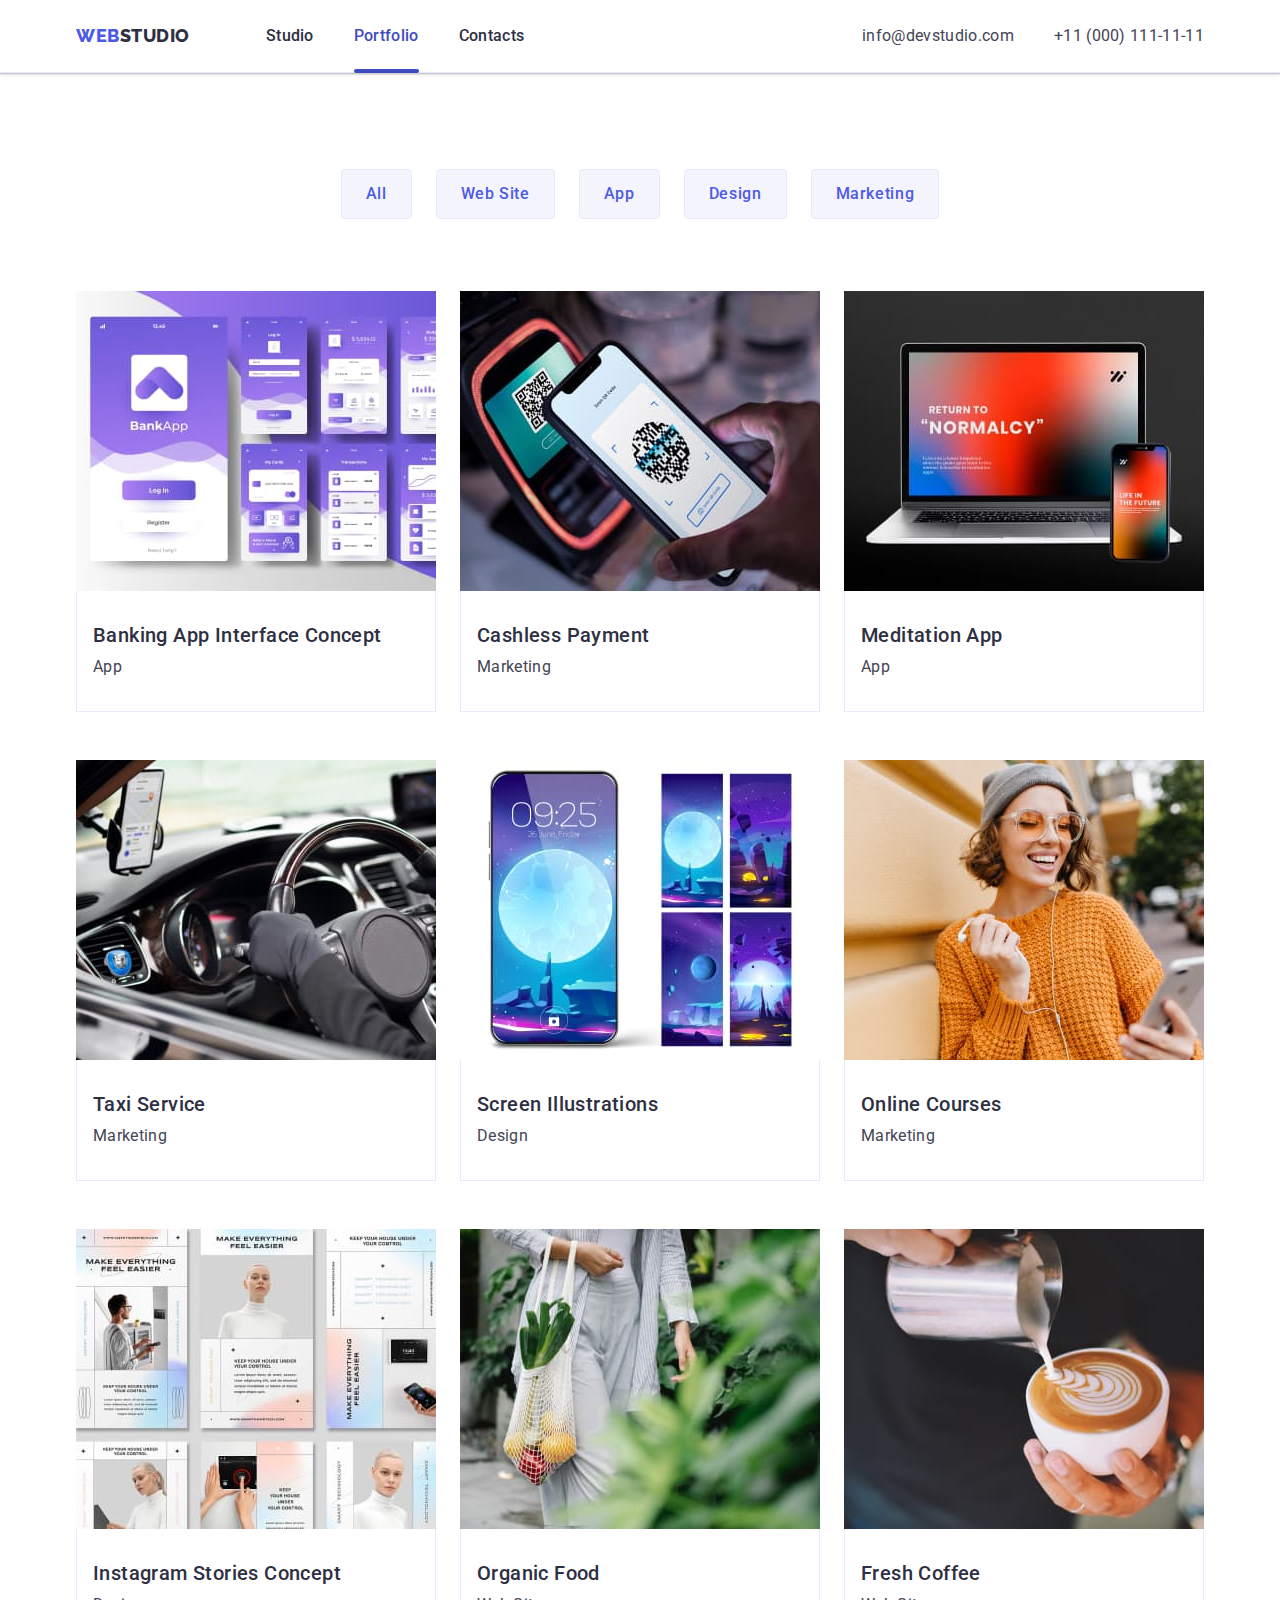
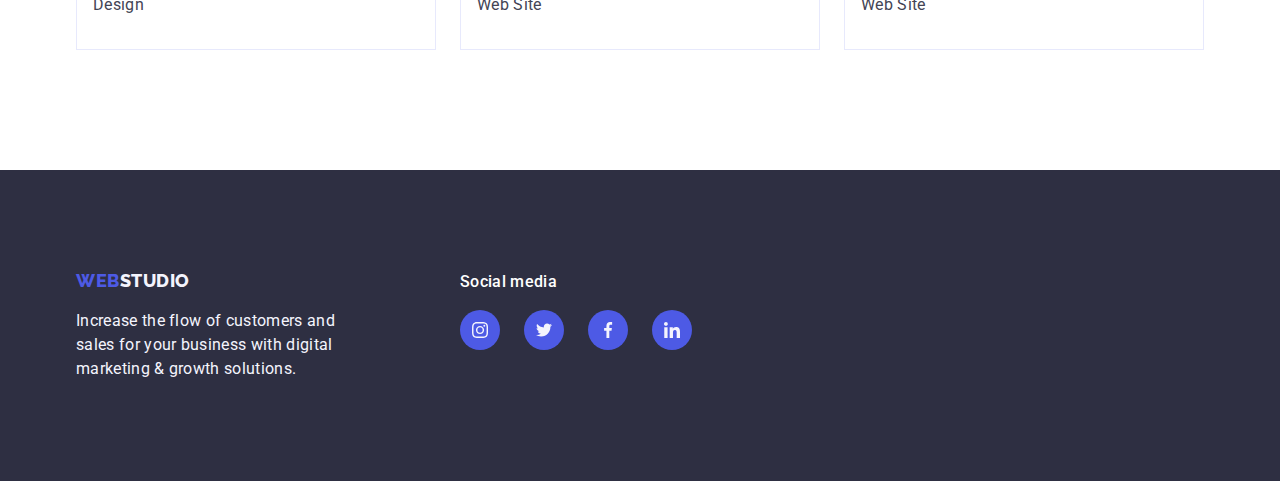
==== commit 7881f89c: "Update portfolio.html" ====
--- a/portfolio.html
+++ b/portfolio.html
@@ -67,27 +67,27 @@
       <section class="section portfolio">
         <div class="container">
           <h1 class="hero-title visually-hidden">Our Portfolio</h1>
-          <ul class="list button-list">
-            <li class="button-list-item">
+          <ul class="filter-btns-list list">
+            <li class="filter-btn-item">
               <button class="button" type="button">All</button>
             </li>
-            <li class="button-list-item">
+            <li class="filter-btn-item">
               <button class="button" type="button">Web Site</button>
             </li>
-            <li class="button-list-item">
+            <li class="filter-btn-item">
               <button class="button" type="button">App</button>
             </li>
-            <li class="button-list-item">
+            <li class="filter-btn-item">
               <button class="button" type="button">Design</button>
             </li>
-            <li class="button-list-item">
+            <li class="filter-btn-item">
               <button class="button" type="button">Marketing</button>
             </li>
           </ul>
 
           <ul class="list card-list">
             <li class="item card-item">
-              <a class="link" href="">
+              <a class="card-link link" href="">
                 <div class="overlay-box">
                   <img
                     class="card-img"
@@ -96,11 +96,11 @@
                     width="360"
                   />
                   <div class="overlay">
-                    <div class="text">
-                      14 Stylish and User-Friendly App Design Concepts · Task
-                      Manager App · Calorie Tracker App · Exotic Fruit Ecommerce
-                      App · Cloud Storage App
-                    </div>
+                    <p class="text">
+                      14 Stylish and User-Friendly App Design Concepts · Task
+                      Manager App · Calorie Tracker App · Exotic Fruit Ecommerce
+                      App · Cloud Storage App
+                    </p>
                   </div>
                 </div>
                 <div class="wrapper">
@@ -110,7 +110,7 @@
               </a>
             </li>
             <li class="item card-item">
-              <a class="link" href="">
+              <a class="card-link link" href="">
                 <div class="overlay-box">
                   <img
                     class="card-img"
@@ -119,11 +119,11 @@
                     width="360"
                   />
                   <div class="overlay">
-                    <div class="text">
-                      14 Stylish and User-Friendly App Design Concepts · Task
-                      Manager App · Calorie Tracker App · Exotic Fruit Ecommerce
-                      App · Cloud Storage App
-                    </div>
+                    <p class="text">
+                      14 Stylish and User-Friendly App Design Concepts · Task
+                      Manager App · Calorie Tracker App · Exotic Fruit Ecommerce
+                      App · Cloud Storage App
+                    </p>
                   </div>
                 </div>
                 <div class="wrapper">
@@ -133,7 +133,7 @@
               </a>
             </li>
             <li class="item card-item">
-              <a class="link" href="">
+              <a class="card-link link" href="">
                 <div class="overlay-box">
                   <img
                     class="card-img"
@@ -142,11 +142,11 @@
                     width="360"
                   />
                   <div class="overlay">
-                    <div class="text">
-                      14 Stylish and User-Friendly App Design Concepts · Task
-                      Manager App · Calorie Tracker App · Exotic Fruit Ecommerce
-                      App · Cloud Storage App
-                    </div>
+                    <p class="text">
+                      14 Stylish and User-Friendly App Design Concepts · Task
+                      Manager App · Calorie Tracker App · Exotic Fruit Ecommerce
+                      App · Cloud Storage App
+                    </p>
                   </div>
                 </div>
                 <div class="wrapper">
@@ -156,7 +156,7 @@
               </a>
             </li>
             <li class="item card-item">
-              <a class="link" href="">
+              <a class="card-link link" href="">
                 <div class="overlay-box">
                   <img
                     class="card-img"
@@ -165,11 +165,11 @@
                     width="360"
                   />
                   <div class="overlay">
-                    <div class="text">
-                      14 Stylish and User-Friendly App Design Concepts · Task
-                      Manager App · Calorie Tracker App · Exotic Fruit Ecommerce
-                      App · Cloud Storage App
-                    </div>
+                    <p class="text">
+                      14 Stylish and User-Friendly App Design Concepts · Task
+                      Manager App · Calorie Tracker App · Exotic Fruit Ecommerce
+                      App · Cloud Storage App
+                    </p>
                   </div>
                 </div>
                 <div class="wrapper">
@@ -179,7 +179,7 @@
               </a>
             </li>
             <li class="item card-item">
-              <a class="link" href="">
+              <a class="card-link link" href="">
                 <div class="overlay-box">
                   <img
                     class="card-img"
@@ -188,11 +188,11 @@
                     width="360"
                   />
                   <div class="overlay">
-                    <div class="text">
-                      14 Stylish and User-Friendly App Design Concepts · Task
-                      Manager App · Calorie Tracker App · Exotic Fruit Ecommerce
-                      App · Cloud Storage App
-                    </div>
+                    <p class="text">
+                      14 Stylish and User-Friendly App Design Concepts · Task
+                      Manager App · Calorie Tracker App · Exotic Fruit Ecommerce
+                      App · Cloud Storage App
+                    </p>
                   </div>
                 </div>
                 <div class="wrapper">
@@ -202,7 +202,7 @@
               </a>
             </li>
             <li class="item card-item">
-              <a class="link" href="">
+              <a class="card-link link" href="">
                 <div class="overlay-box">
                   <img
                     class="card-img"
@@ -211,11 +211,11 @@
                     width="360"
                   />
                   <div class="overlay">
-                    <div class="text">
-                      14 Stylish and User-Friendly App Design Concepts · Task
-                      Manager App · Calorie Tracker App · Exotic Fruit Ecommerce
-                      App · Cloud Storage App
-                    </div>
+                    <p class="text">
+                      14 Stylish and User-Friendly App Design Concepts · Task
+                      Manager App · Calorie Tracker App · Exotic Fruit Ecommerce
+                      App · Cloud Storage App
+                    </p>
                   </div>
                 </div>
                 <div class="wrapper">
@@ -225,7 +225,7 @@
               </a>
             </li>
             <li class="item card-item">
-              <a class="link" href="">
+              <a class="card-link link" href="">
                 <div class="overlay-box">
                   <img
                     class="card-img"
@@ -234,11 +234,11 @@
                     width="360"
                   />
                   <div class="overlay">
-                    <div class="text">
-                      14 Stylish and User-Friendly App Design Concepts · Task
-                      Manager App · Calorie Tracker App · Exotic Fruit Ecommerce
-                      App · Cloud Storage App
-                    </div>
+                    <p class="text">
+                      14 Stylish and User-Friendly App Design Concepts · Task
+                      Manager App · Calorie Tracker App · Exotic Fruit Ecommerce
+                      App · Cloud Storage App
+                    </p>
                   </div>
                 </div>
                 <div class="wrapper">
@@ -248,7 +248,7 @@
               </a>
             </li>
             <li class="item card-item">
-              <a class="link" href="">
+              <a class="card-link link" href="">
                 <div class="overlay-box">
                   <img
                     class="card-img"
@@ -257,11 +257,11 @@
                     width="360"
                   />
                   <div class="overlay">
-                    <div class="text">
-                      14 Stylish and User-Friendly App Design Concepts · Task
-                      Manager App · Calorie Tracker App · Exotic Fruit Ecommerce
-                      App · Cloud Storage App
-                    </div>
+                    <p class="text">
+                      14 Stylish and User-Friendly App Design Concepts · Task
+                      Manager App · Calorie Tracker App · Exotic Fruit Ecommerce
+                      App · Cloud Storage App
+                    </p>
                   </div>
                 </div>
                 <div class="wrapper">
@@ -271,7 +271,7 @@
               </a>
             </li>
             <li class="item card-item">
-              <a class="link card-item-link" href="">
+              <a class="card-link link" href="">
                 <div class="overlay-box">
                   <img
                     class="card-img"
@@ -280,11 +280,11 @@
                     width="360"
                   />
                   <div class="overlay">
-                    <div class="text">
-                      14 Stylish and User-Friendly App Design Concepts · Task
-                      Manager App · Calorie Tracker App · Exotic Fruit Ecommerce
-                      App · Cloud Storage App
-                    </div>
+                    <p class="text">
+                      14 Stylish and User-Friendly App Design Concepts · Task
+                      Manager App · Calorie Tracker App · Exotic Fruit Ecommerce
+                      App · Cloud Storage App
+                    </p>
                   </div>
                 </div>
                 <div class="wrapper">
--- a/css/styles.css
+++ b/css/styles.css
@@ -121,9 +121,8 @@
 
 .header {
   border-bottom: 1px solid var(--cornflower-color);
-  box-shadow: 0px 1px 6px 0px #2e2f4214;
-  box-shadow: 0px 1px 1px 0px #2e2f4229;
-  box-shadow: 0px 2px 1px 0px #2e2f4214;
+  box-shadow: 0px 2px 1px rgba(46, 47, 66, 0.08),
+    0px 1px 1px rgba(46, 47, 66, 0.16), 0px 1px 6px rgba(46, 47, 66, 0.08);
 }
 
 .header .container {
@@ -180,11 +179,11 @@
   content: "";
   position: absolute;
   display: block;
-  bottom: 0;
+  bottom: -1px;
   border-radius: 2px;
   width: 100%;
   height: 4px;
-  background-color: var(--iris-color);
+  background-color: var(--ocean-color);
   color: var(--ocean-color);
 }
 
@@ -221,12 +220,14 @@
   max-width: 1440px;
   margin: 0 auto;
   padding: 188px 0;
-  background: linear-gradient(
-      to left,
+  background-image: linear-gradient(
       rgba(46, 47, 66, 0.7),
       rgba(46, 47, 66, 0.7)
     ),
-    url("../images/hero-bg-min.png") no-repeat center;
+    url(../images/people-office.jpg);
+  background-repeat: no-repeat;
+  background-position: center;
+  background-size: cover;
 }
 
 .hero .container {
@@ -272,8 +273,10 @@
 .features-list .wrapper {
   display: flex;
   justify-content: center;
+  align-items: center;
+  height: 112px;
+  border-radius: 4px;
   margin-bottom: 8px;
-  padding: 24px 100px;
   background-color: var(--cloud-color);
 }
 
@@ -318,7 +321,7 @@
 }
 
 .our-team-list .wrapper {
-  padding: 32px 16px;
+  padding: 32px 0;
 }
 
 .our-team-list .item-title {
@@ -332,40 +335,44 @@
 
 .social-media-list {
   display: flex;
-  justify-content: space-between;
+  justify-content: center;
+  gap: 24px;
 }
 
 .social-media-item {
+  width: 40px;
+  height: 40px;
   border-radius: 50%;
-  background-color: var(--iris-color);
   cursor: pointer;
 }
 
 .social-media-link {
-  transition: var(--tran-250);
+  transition: background-color var(--tran-250);
   border-radius: inherit;
-  display: block;
+  display: flex;
+  justify-content: center;
+  align-items: center;
   width: 100%;
   height: 100%;
-  padding: 12px;
+  background-color: var(--iris-color);
 }
 
 .social-media-icon {
   display: block;
-  fill: currentColor;
+  fill: var(--cloud-color);
 }
 
 /* ===== Customers section ===== */
 
 .customers-list {
   display: flex;
-  justify-content: space-between;
+  gap: 24px;
 }
 
 .customers-list-item {
+  transition: border-color var(--tran-250), color var(--tran-250);
   min-width: calc((100% - 5 * 24px) / 6);
   height: 88px;
-  /* color: var(--light-slate-color); */
 }
 
 .customers-list-link {
@@ -381,6 +388,7 @@
 }
 
 .customers-list-link:is(:hover, :focus) {
+  color: var(--ocean-color);
   border: 1px solid var(--ocean-color);
 }
 
@@ -389,10 +397,6 @@
   transition: color var(--tran-250);
 }
 
-.customers-list-link:is(:hover, :focus) .icon-customer-logo {
-  color: var(--ocean-color);
-}
-
 /* ===== FOOTER ===== */
 
 .footer {
@@ -401,7 +405,7 @@
 
 .footer .container {
   display: flex;
-  column-gap: 120px;
+  align-items: baseline;
 }
 
 .footer .logo {
@@ -413,9 +417,13 @@
   color: var(--cloud-color);
 }
 
+.footer-left-col {
+  margin-right: 120px;
+}
+
 .footer-left-col .text {
+  max-width: 264px;
   color: var(--cloud-color);
-  max-width: 264px;
 }
 
 .footer-right-col {
@@ -423,8 +431,9 @@
 }
 
 .footer-right-col .text {
+  margin-bottom: 16px;
+  font-weight: 500;
   color: var(--white-color);
-  margin-bottom: 16px;
 }
 
 .footer-right-col .social-media-link {
@@ -437,19 +446,19 @@
 
 /* ===== PORTFOLIO Page ===== */
 
-.button-list {
+.portfolio {
+  padding-top: 96px;
+}
+
+.filter-btns-list {
   display: flex;
   justify-content: center;
   gap: 24px;
   margin-bottom: 72px;
 }
 
-.button-list-item {
+.filter-btn-item {
   border: none;
-}
-
-.portfolio {
-  padding-top: 96px;
 }
 
 .portfolio .list .button {
@@ -504,12 +513,16 @@
   transition: box-shadow var(--tran-250);
 }
 
-.portfolio .card-item:is(:hover, :focus) {
+.portfolio .card-link {
+  display: block;
+}
+
+.portfolio .card-link:is(:hover, :focus) {
   box-shadow: 0px 1px 6px rgba(46, 47, 66, 0.08),
     0px 1px 1px rgba(46, 47, 66, 0.16), 0px 2px 1px rgba(46, 47, 66, 0.08);
 }
 
-.portfolio .card-item:is(:hover, :focus) .overlay {
+.portfolio .card-link:is(:hover, :focus) .overlay {
   transform: translateY(0);
 }
 
@@ -526,11 +539,11 @@
   width: 100vw;
   height: 100vh;
   background-color: rgba(46, 47, 66, 0.4);
-  transition: opacity var(--tran-250);
+  transition: opacity var(--tran-250), visibility var(--tran-250);
 }
 
 .modal-backdrop.is-hidden {
-  visibility: 0;
+  visibility: hidden;
   opacity: 0;
   pointer-events: none;
 }
@@ -540,16 +553,24 @@
   left: 50%;
   top: 50%;
   transform: translate(-50%, -50%);
+  transition: transform var(--tran-250);
+  box-shadow: 0px 1px 1px rgba(0, 0, 0, 0.14), 0px 1px 3px rgba(0, 0, 0, 0.12),
+    0px 2px 1px rgba(0, 0, 0, 0.2);
+  border-radius: 4px;
   width: 408px;
-  height: 584px;
+  min-height: 584px;
   padding: 24px;
   background-color: var(--dairy-color);
 }
 
 .modal-close-btn {
-  display: block;
+  position: absolute;
+  top: 24px;
+  right: 24px;
+  display: flex;
+  justify-content: center;
+  align-items: center;
   transition: background-color var(--tran-250), border var(--tran-250);
-  margin-left: auto;
   border: 1px solid rgba(0, 0, 0, 0.1);
   border-radius: 50%;
   width: 24px;
@@ -567,6 +588,6 @@
   background-color: var(--ocean-color);
 }
 
-.modal-close-btn:is(:active) .modal-close-svg {
+.modal-close-btn:is(:hover, :focus) .modal-close-svg {
   fill: var(--white-color);
 }
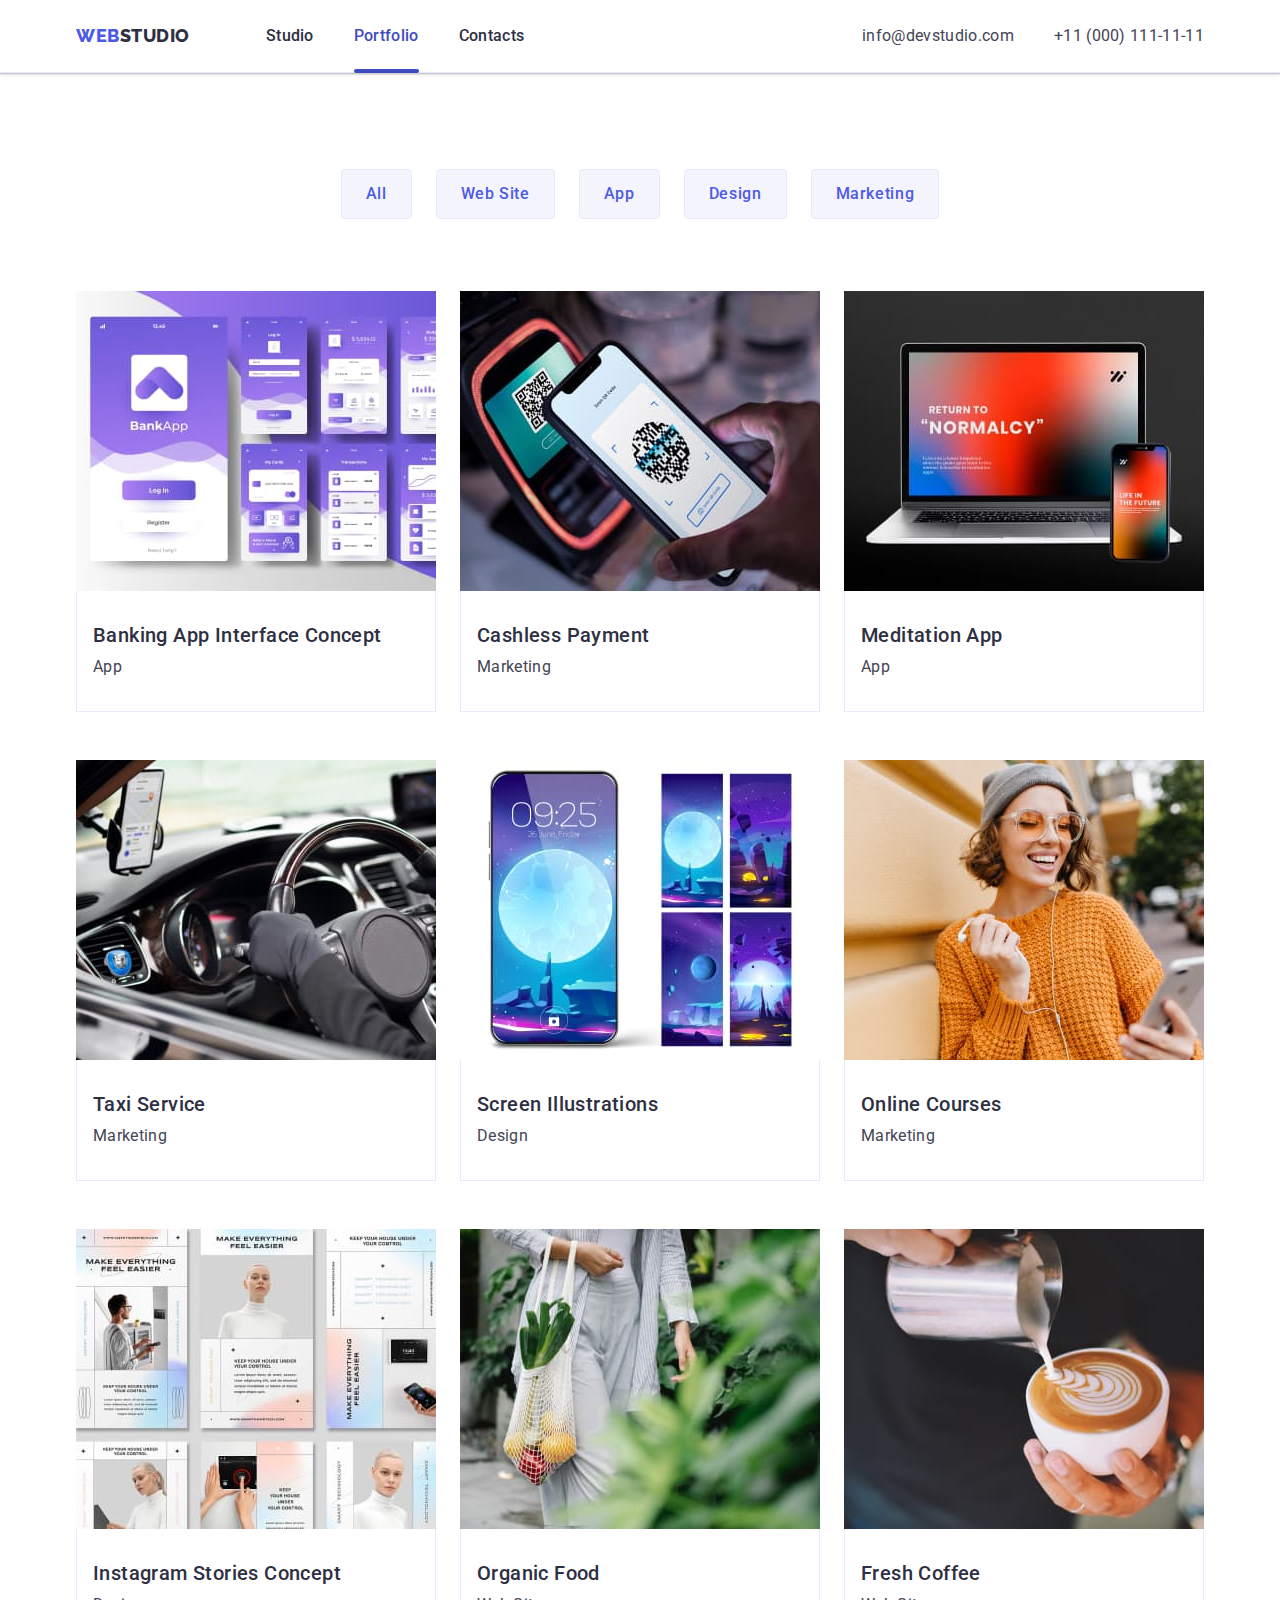
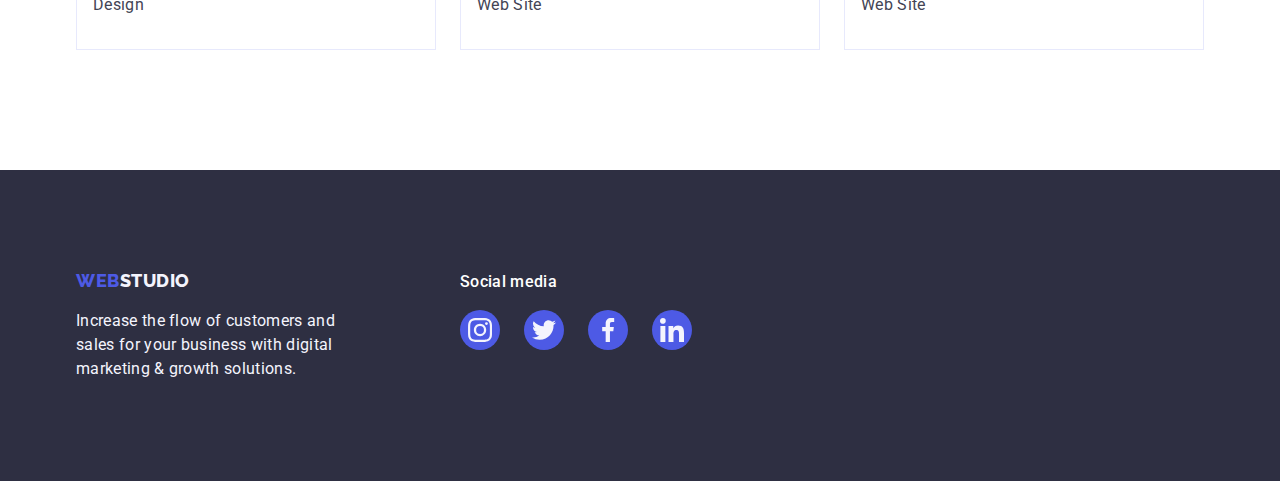
==== commit 6daed822: "Update portfolio.html" ====
--- a/portfolio.html
+++ b/portfolio.html
@@ -314,29 +314,29 @@
           <ul class="social-media-list">
             <li class="social-media-item">
               <a href="#" class="social-media-link">
-                <svg class="social-media-icon" width="16" height="16">
-                  <use href="./images/symbol-defs.svg#icon-instagram"></use>
+                <svg class="social-media-icon" width="24"" height="24"">
+                  <use href="./images/icons.svg#icon-instagram"></use>
                 </svg>
               </a>
             </li>
             <li class="social-media-item">
               <a href="#" class="social-media-link">
-                <svg class="social-media-icon" width="16" height="16">
-                  <use href="./images/symbol-defs.svg#icon-twitter"></use>
+                <svg class="social-media-icon" width="24"" height="24"">
+                  <use href="./images/icons.svg#icon-twitter"></use>
                 </svg>
               </a>
             </li>
             <li class="social-media-item">
               <a href="#" class="social-media-link">
-                <svg class="social-media-icon" width="16" height="16">
-                  <use href="./images/symbol-defs.svg#icon-facebook"></use>
+                <svg class="social-media-icon" width="24"" height="24"">
+                  <use href="./images/icons.svg#icon-facebook"></use>
                 </svg>
               </a>
             </li>
             <li class="social-media-item">
               <a href="#" class="social-media-link">
-                <svg class="social-media-icon" width="16" height="16">
-                  <use href="./images/symbol-defs.svg#icon-linkedin"></use>
+                <svg class="social-media-icon" width="24"" height="124">
+                  <use href="./images/icons.svg#icon-linkedin"></use>
                 </svg>
               </a>
             </li>
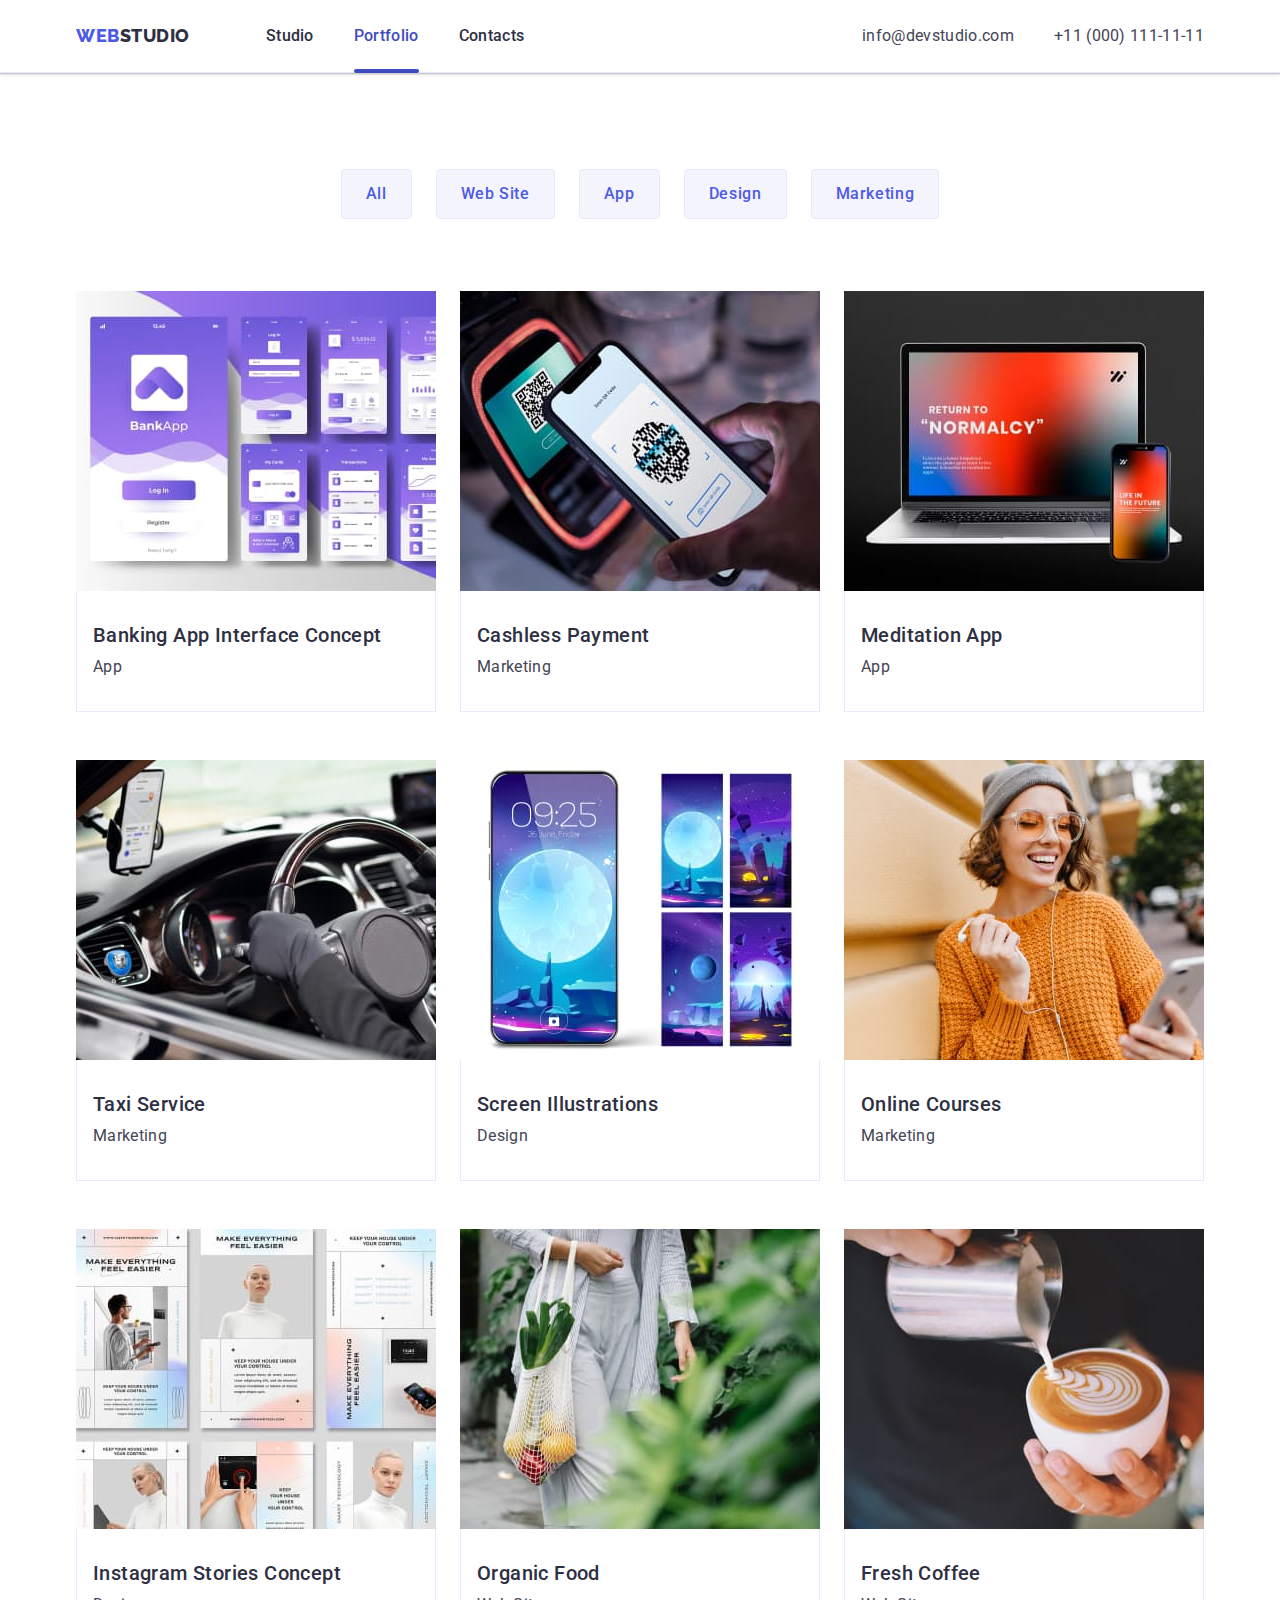
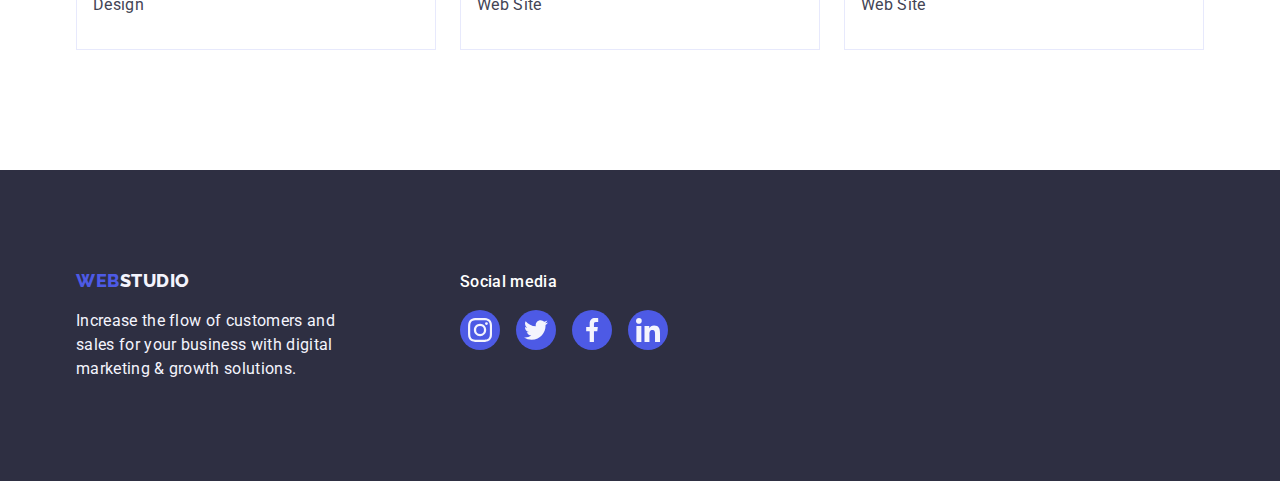
==== commit ca5306d4: "Update portfolio.html" ====
--- a/portfolio.html
+++ b/portfolio.html
@@ -95,13 +95,11 @@
                     alt="Banking App Interface"
                     width="360"
                   />
-                  <div class="overlay">
-                    <p class="text">
-                      14 Stylish and User-Friendly App Design Concepts · Task
-                      Manager App · Calorie Tracker App · Exotic Fruit Ecommerce
-                      App · Cloud Storage App
-                    </p>
-                  </div>
+                  <p class="overlay-text text">
+                    14 Stylish and User-Friendly App Design Concepts · Task
+                    Manager App · Calorie Tracker App · Exotic Fruit Ecommerce
+                    App · Cloud Storage App
+                  </p>
                 </div>
                 <div class="wrapper">
                   <h2 class="card-title">Banking App Interface Concept</h2>
@@ -118,13 +116,11 @@
                     alt="Cashless Payment"
                     width="360"
                   />
-                  <div class="overlay">
-                    <p class="text">
-                      14 Stylish and User-Friendly App Design Concepts · Task
-                      Manager App · Calorie Tracker App · Exotic Fruit Ecommerce
-                      App · Cloud Storage App
-                    </p>
-                  </div>
+                  <p class="overlay-text text">
+                    14 Stylish and User-Friendly App Design Concepts · Task
+                    Manager App · Calorie Tracker App · Exotic Fruit Ecommerce
+                    App · Cloud Storage App
+                  </p>
                 </div>
                 <div class="wrapper">
                   <h2 class="card-title">Cashless Payment</h2>
@@ -141,13 +137,11 @@
                     alt="Meditation App"
                     width="360"
                   />
-                  <div class="overlay">
-                    <p class="text">
-                      14 Stylish and User-Friendly App Design Concepts · Task
-                      Manager App · Calorie Tracker App · Exotic Fruit Ecommerce
-                      App · Cloud Storage App
-                    </p>
-                  </div>
+                  <p class="overlay-text text">
+                    14 Stylish and User-Friendly App Design Concepts · Task
+                    Manager App · Calorie Tracker App · Exotic Fruit Ecommerce
+                    App · Cloud Storage App
+                  </p>
                 </div>
                 <div class="wrapper">
                   <h2 class="card-title">Meditation App</h2>
@@ -164,13 +158,11 @@
                     alt="Taxi Service"
                     width="360"
                   />
-                  <div class="overlay">
-                    <p class="text">
-                      14 Stylish and User-Friendly App Design Concepts · Task
-                      Manager App · Calorie Tracker App · Exotic Fruit Ecommerce
-                      App · Cloud Storage App
-                    </p>
-                  </div>
+                  <p class="overlay-text text">
+                    14 Stylish and User-Friendly App Design Concepts · Task
+                    Manager App · Calorie Tracker App · Exotic Fruit Ecommerce
+                    App · Cloud Storage App
+                  </p>
                 </div>
                 <div class="wrapper">
                   <h2 class="card-title">Taxi Service</h2>
@@ -187,13 +179,11 @@
                     alt="Screen Illustrations"
                     width="360"
                   />
-                  <div class="overlay">
-                    <p class="text">
-                      14 Stylish and User-Friendly App Design Concepts · Task
-                      Manager App · Calorie Tracker App · Exotic Fruit Ecommerce
-                      App · Cloud Storage App
-                    </p>
-                  </div>
+                  <p class="overlay-text text">
+                    14 Stylish and User-Friendly App Design Concepts · Task
+                    Manager App · Calorie Tracker App · Exotic Fruit Ecommerce
+                    App · Cloud Storage App
+                  </p>
                 </div>
                 <div class="wrapper">
                   <h2 class="card-title">Screen Illustrations</h2>
@@ -210,13 +200,11 @@
                     alt="Online Courses"
                     width="360"
                   />
-                  <div class="overlay">
-                    <p class="text">
-                      14 Stylish and User-Friendly App Design Concepts · Task
-                      Manager App · Calorie Tracker App · Exotic Fruit Ecommerce
-                      App · Cloud Storage App
-                    </p>
-                  </div>
+                  <p class="overlay-text text">
+                    14 Stylish and User-Friendly App Design Concepts · Task
+                    Manager App · Calorie Tracker App · Exotic Fruit Ecommerce
+                    App · Cloud Storage App
+                  </p>
                 </div>
                 <div class="wrapper">
                   <h2 class="card-title">Online Courses</h2>
@@ -233,13 +221,11 @@
                     alt="Instagram Stories Concept"
                     width="360"
                   />
-                  <div class="overlay">
-                    <p class="text">
-                      14 Stylish and User-Friendly App Design Concepts · Task
-                      Manager App · Calorie Tracker App · Exotic Fruit Ecommerce
-                      App · Cloud Storage App
-                    </p>
-                  </div>
+                  <p class="overlay-text text">
+                    14 Stylish and User-Friendly App Design Concepts · Task
+                    Manager App · Calorie Tracker App · Exotic Fruit Ecommerce
+                    App · Cloud Storage App
+                  </p>
                 </div>
                 <div class="wrapper">
                   <h2 class="card-title">Instagram Stories Concept</h2>
@@ -256,13 +242,11 @@
                     alt="Organic Food"
                     width="360"
                   />
-                  <div class="overlay">
-                    <p class="text">
-                      14 Stylish and User-Friendly App Design Concepts · Task
-                      Manager App · Calorie Tracker App · Exotic Fruit Ecommerce
-                      App · Cloud Storage App
-                    </p>
-                  </div>
+                  <p class="overlay-text text">
+                    14 Stylish and User-Friendly App Design Concepts · Task
+                    Manager App · Calorie Tracker App · Exotic Fruit Ecommerce
+                    App · Cloud Storage App
+                  </p>
                 </div>
                 <div class="wrapper">
                   <h2 class="card-title">Organic Food</h2>
@@ -279,13 +263,11 @@
                     alt="Fresh Coffee"
                     width="360"
                   />
-                  <div class="overlay">
-                    <p class="text">
-                      14 Stylish and User-Friendly App Design Concepts · Task
-                      Manager App · Calorie Tracker App · Exotic Fruit Ecommerce
-                      App · Cloud Storage App
-                    </p>
-                  </div>
+                  <p class="overlay-text text">
+                    14 Stylish and User-Friendly App Design Concepts · Task
+                    Manager App · Calorie Tracker App · Exotic Fruit Ecommerce
+                    App · Cloud Storage App
+                  </p>
                 </div>
                 <div class="wrapper">
                   <h2 class="card-title">Fresh Coffee</h2>
@@ -314,28 +296,28 @@
           <ul class="social-media-list">
             <li class="social-media-item">
               <a href="#" class="social-media-link">
-                <svg class="social-media-icon" width="24"" height="24"">
+                <svg class="social-media-icon" width="24" height="24">
                   <use href="./images/icons.svg#icon-instagram"></use>
                 </svg>
               </a>
             </li>
             <li class="social-media-item">
               <a href="#" class="social-media-link">
-                <svg class="social-media-icon" width="24"" height="24"">
+                <svg class="social-media-icon" width="24" height="24">
                   <use href="./images/icons.svg#icon-twitter"></use>
                 </svg>
               </a>
             </li>
             <li class="social-media-item">
               <a href="#" class="social-media-link">
-                <svg class="social-media-icon" width="24"" height="24"">
+                <svg class="social-media-icon" width="24" height="24">
                   <use href="./images/icons.svg#icon-facebook"></use>
                 </svg>
               </a>
             </li>
             <li class="social-media-item">
               <a href="#" class="social-media-link">
-                <svg class="social-media-icon" width="24"" height="124">
+                <svg class="social-media-icon" width="24" height="24">
                   <use href="./images/icons.svg#icon-linkedin"></use>
                 </svg>
               </a>
--- a/css/styles.css
+++ b/css/styles.css
@@ -333,7 +333,7 @@
   margin-bottom: 8px;
 }
 
-.social-media-list {
+.our-team .social-media-list {
   display: flex;
   justify-content: center;
   gap: 24px;
@@ -370,7 +370,6 @@
 }
 
 .customers-list-item {
-  transition: border-color var(--tran-250), color var(--tran-250);
   min-width: calc((100% - 5 * 24px) / 6);
   height: 88px;
 }
@@ -379,7 +378,7 @@
   display: flex;
   justify-content: center;
   align-items: center;
-  transition: border var(--tran-250);
+  transition: border-color var(--tran-250), color var(--tran-250);
   border: 1px solid var(--light-slate-color);
   border-radius: 4px;
   width: 100%;
@@ -436,11 +435,17 @@
   color: var(--white-color);
 }
 
-.footer-right-col .social-media-link {
+.footer .social-media-list {
+  display: flex;
+  justify-content: center;
+  gap: 16px;
+}
+
+.footer .social-media-link {
   transition: background-color var(--tran-250);
 }
 
-.footer-right-col .social-media-link:is(:hover, :focus) {
+.footer .social-media-link:is(:hover, :focus) {
   background-color: var(--green-color);
 }
 
@@ -463,7 +468,8 @@
 
 .portfolio .list .button {
   transition: color var(--tran-250), background-color var(--tran-250),
-    box-shadow var(--tran-250), border var(--tran-250);
+    box-shadow var(--tran-250), border-color var(--tran-250),
+    box-shadow var(--tran-250);
   color: var(--iris-color);
   background-color: var(--cloud-color);
   padding: 12px 24px;
@@ -485,12 +491,16 @@
   row-gap: 48px;
 }
 
+.portfolio .card-item {
+  transition: box-shadow var(--tran-250);
+}
+
 .portfolio .overlay-box {
   position: relative;
   overflow: hidden;
 }
 
-.portfolio .overlay {
+.portfolio .overlay-text {
   position: absolute;
   top: 0;
   left: 0;
@@ -522,8 +532,8 @@
     0px 1px 1px rgba(46, 47, 66, 0.16), 0px 2px 1px rgba(46, 47, 66, 0.08);
 }
 
-.portfolio .card-link:is(:hover, :focus) .overlay {
-  transform: translateY(0);
+.portfolio .card-link:is(:hover, :focus) .overlay-text {
+  transform: translateY(0%);
 }
 
 .portfolio .card-text {
